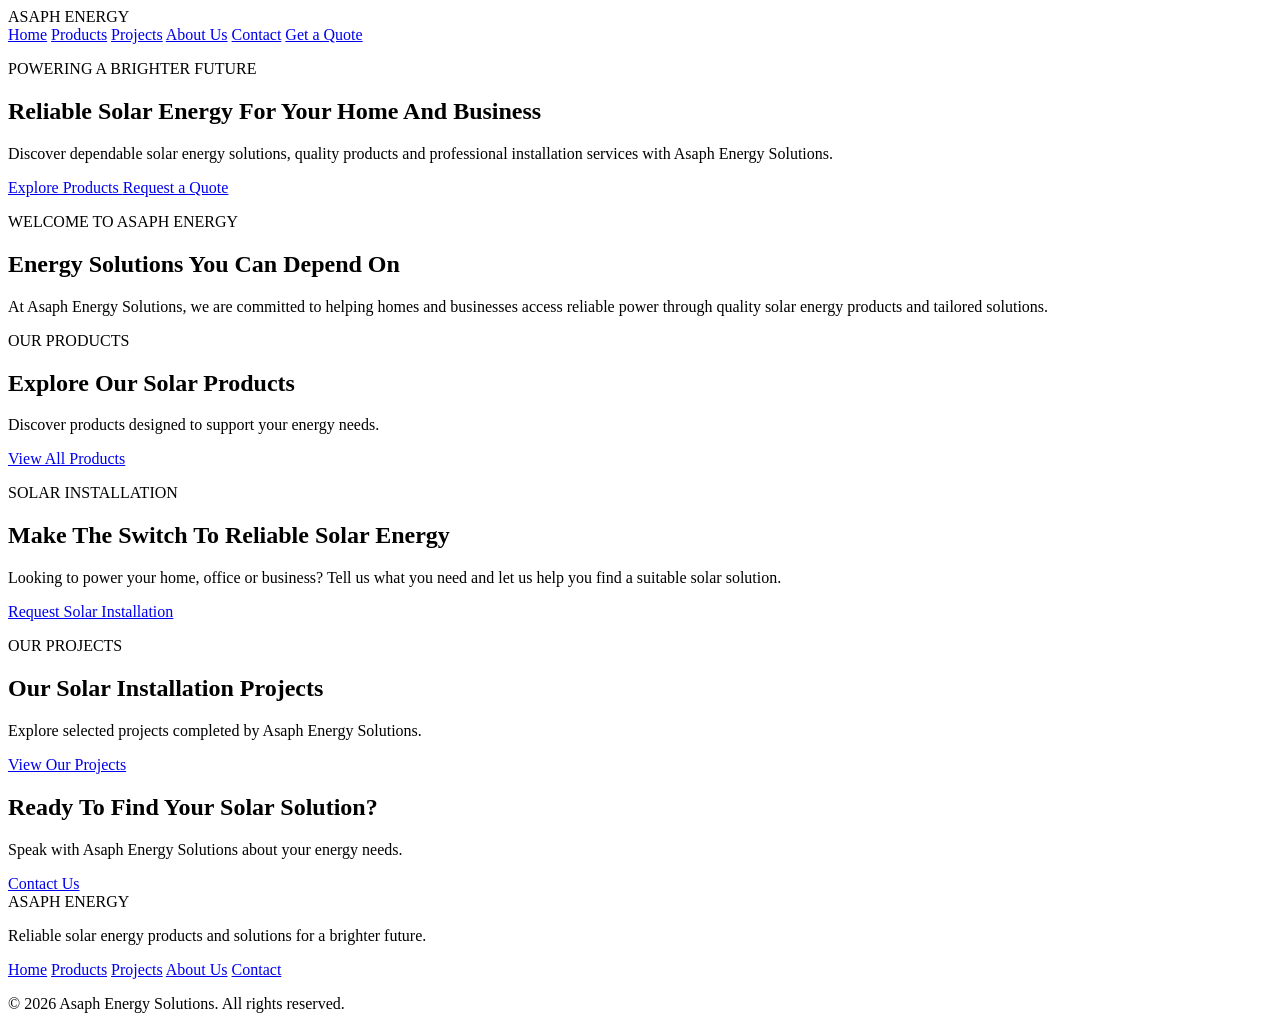
==== index.html @ 98bba5ba "Create index.html" ====
<!DOCTYPE html>
<html lang="en">
<head>
    <meta charset="UTF-8">
    <meta name="viewport" content="width=device-width, initial-scale=1.0">
    <meta name="description" content="Asaph Energy Solutions provides solar energy products and professional solar installation services.">
    <title>Asaph Energy Solutions | Reliable Solar Power</title>
</head>

<body>

    <!-- HEADER -->
    <header class="header">
        <div class="logo">
            ASAPH <span>ENERGY</span>
        </div>

        <nav class="navbar">
            <a href="index.html">Home</a>
            <a href="products.html">Products</a>
            <a href="projects.html">Projects</a>
            <a href="about.html">About Us</a>
            <a href="contact.html">Contact</a>
            <a href="quote.html" class="nav-cta">Get a Quote</a>
        </nav>
    </header>


    <!-- HERO SECTION -->
    <main>

        <section class="hero">
            <div class="hero-content">
                <p class="eyebrow">POWERING A BRIGHTER FUTURE</p>

                <h1>
                    Reliable Solar Energy
                    For Your Home And Business
                </h1>

                <p>
                    Discover dependable solar energy solutions,
                    quality products and professional installation
                    services with Asaph Energy Solutions.
                </p>

                <div class="hero-buttons">
                    <a href="products.html" class="btn btn-primary">
                        Explore Products
                    </a>

                    <a href="quote.html" class="btn btn-secondary">
                        Request a Quote
                    </a>
                </div>
            </div>
        </section>


        <!-- INTRODUCTION -->
        <section class="intro">
            <div class="section-heading">
                <p class="eyebrow">WELCOME TO ASAPH ENERGY</p>
                <h2>Energy Solutions You Can Depend On</h2>
            </div>

            <p>
                At Asaph Energy Solutions, we are committed to helping
                homes and businesses access reliable power through
                quality solar energy products and tailored solutions.
            </p>
        </section>


        <!-- PRODUCTS PREVIEW -->
        <section class="products-preview">
            <div class="section-heading">
                <p class="eyebrow">OUR PRODUCTS</p>
                <h2>Explore Our Solar Products</h2>
                <p>
                    Discover products designed to support your energy needs.
                </p>
            </div>

            <div id="featured-products" class="product-grid">
                <!-- Products will be connected here later -->
            </div>

            <a href="products.html" class="btn btn-primary">
                View All Products
            </a>
        </section>


        <!-- SERVICES / INSTALLATION -->
        <section class="installation">
            <div class="installation-content">
                <p class="eyebrow">SOLAR INSTALLATION</p>

                <h2>Make The Switch To Reliable Solar Energy</h2>

                <p>
                    Looking to power your home, office or business?
                    Tell us what you need and let us help you find
                    a suitable solar solution.
                </p>

                <a href="quote.html" class="btn btn-primary">
                    Request Solar Installation
                </a>
            </div>
        </section>


        <!-- PROJECTS PREVIEW -->
        <section class="projects-preview">
            <div class="section-heading">
                <p class="eyebrow">OUR PROJECTS</p>
                <h2>Our Solar Installation Projects</h2>
                <p>
                    Explore selected projects completed by Asaph Energy
                    Solutions.
                </p>
            </div>

            <div id="featured-projects" class="project-grid">
                <!-- Genuine company project photos will be added here -->
            </div>

            <a href="projects.html" class="btn btn-secondary">
                View Our Projects
            </a>
        </section>


        <!-- CALL TO ACTION -->
        <section class="final-cta">
            <h2>Ready To Find Your Solar Solution?</h2>

            <p>
                Speak with Asaph Energy Solutions about your energy needs.
            </p>

            <a href="contact.html" class="btn btn-primary">
                Contact Us
            </a>
        </section>

    </main>


    <!-- FOOTER -->
    <footer class="footer">
        <div class="logo">
            ASAPH <span>ENERGY</span>
        </div>

        <p>
            Reliable solar energy products and solutions for a brighter future.
        </p>

        <div class="footer-links">
            <a href="index.html">Home</a>
            <a href="products.html">Products</a>
            <a href="projects.html">Projects</a>
            <a href="about.html">About Us</a>
            <a href="contact.html">Contact</a>
        </div>

        <p class="copyright">
            &copy; 2026 Asaph Energy Solutions. All rights reserved.
        </p>
    </footer>

</body>
          </html>
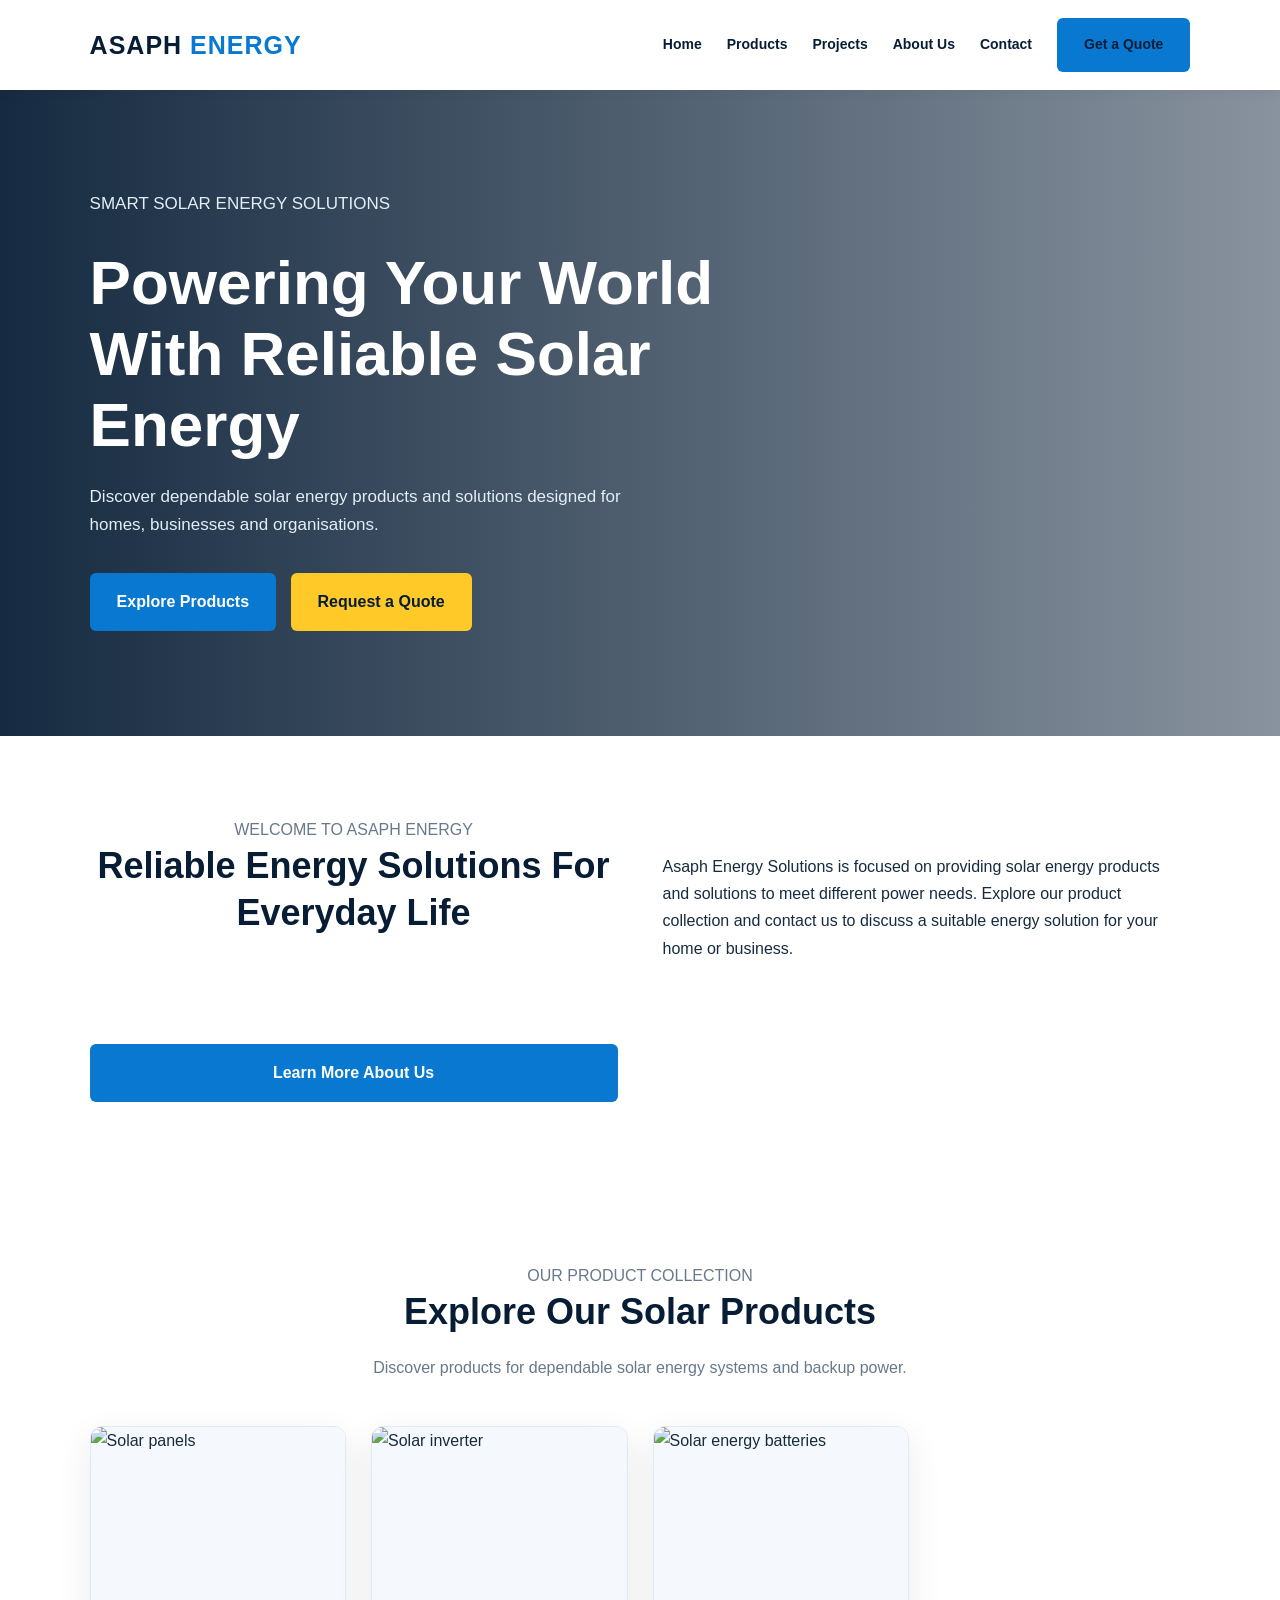
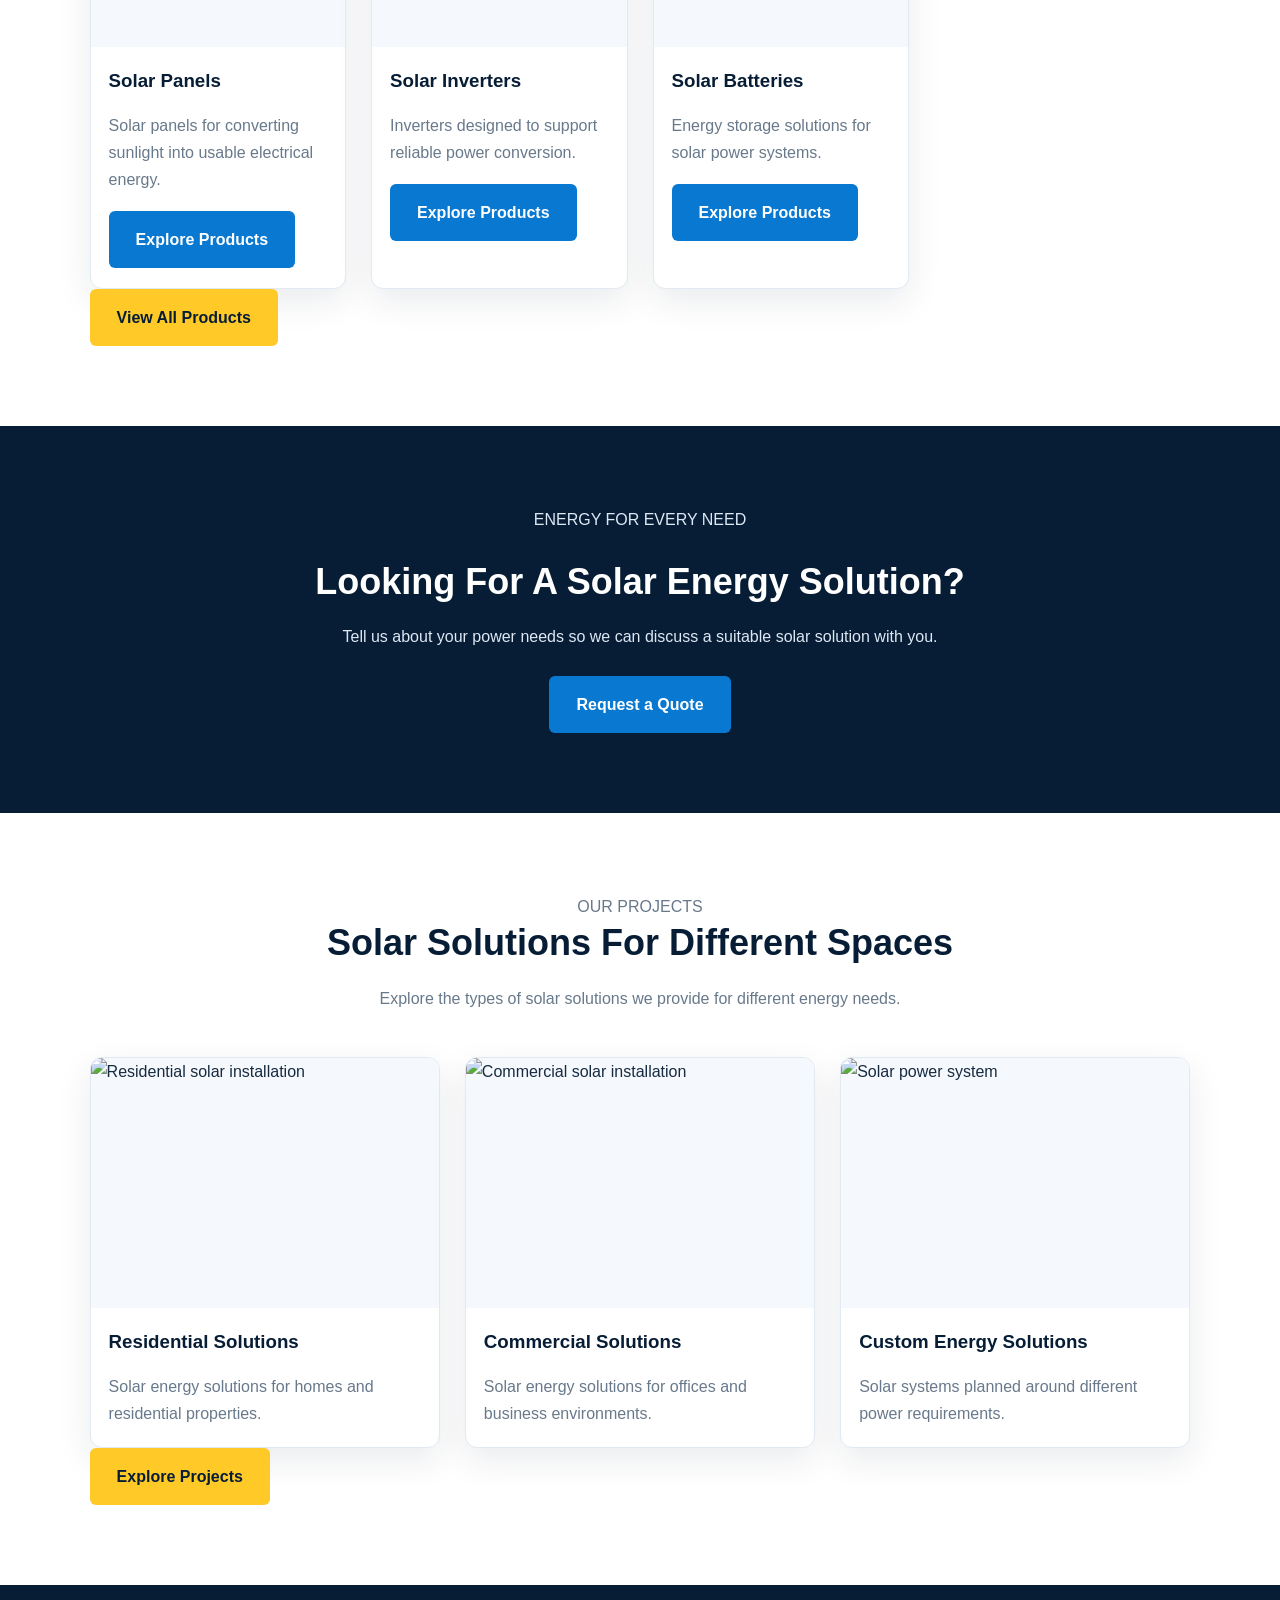
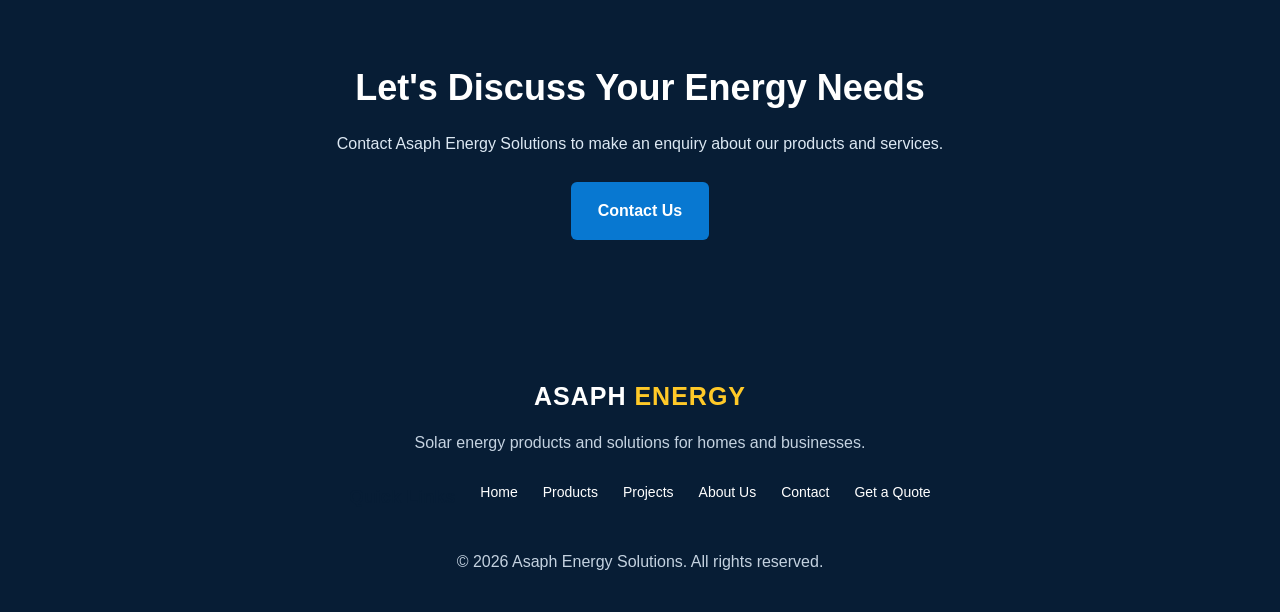
==== commit de38fc9a: "Update index.html" ====
--- a/index.html
+++ b/index.html
@@ -4,8 +4,14 @@
 <head>
     <meta charset="UTF-8">
     <meta name="viewport" content="width=device-width, initial-scale=1.0">
-    <meta name="description" content="Asaph Energy Solutions provides solar energy products and professional solar installation services.">
+
+    <meta name="description" content="Asaph Energy Solutions provides solar energy products and solutions for homes and businesses.">
+
+    <meta name="theme-color" content="#071d3b">
+
     <title>Asaph Energy Solutions | Reliable Solar Power</title>
+
+    <link rel="stylesheet" href="style.css">
 </head>
 
 <body>
@@ -16,13 +22,13 @@
             ASAPH <span>ENERGY</span>
         </div>
 
-        <nav class="navbar">
-            <a href="index.html">Home</a>
+        <nav class="nav-links">
+            <a href="index.html" class="active">Home</a>
             <a href="products.html">Products</a>
             <a href="projects.html">Projects</a>
             <a href="about.html">About Us</a>
             <a href="contact.html">Contact</a>
-            <a href="quote.html" class="nav-cta">Get a Quote</a>
+            <a href="quote.html" class="btn btn-primary">Get a Quote</a>
         </nav>
     </header>
 
@@ -32,17 +38,19 @@
 
         <section class="hero">
             <div class="hero-content">
-                <p class="eyebrow">POWERING A BRIGHTER FUTURE</p>
+
+                <p class="hero-subtitle">
+                    SMART SOLAR ENERGY SOLUTIONS
+                </p>
 
                 <h1>
-                    Reliable Solar Energy
-                    For Your Home And Business
+                    Powering Your World With Reliable Solar Energy
                 </h1>
 
                 <p>
-                    Discover dependable solar energy solutions,
-                    quality products and professional installation
-                    services with Asaph Energy Solutions.
+                    Discover dependable solar energy products and
+                    solutions designed for homes, businesses and
+                    organisations.
                 </p>
 
                 <div class="hero-buttons">
@@ -54,97 +62,248 @@
                         Request a Quote
                     </a>
                 </div>
+
             </div>
         </section>
 
 
         <!-- INTRODUCTION -->
-        <section class="intro">
+        <section class="about-section">
+
             <div class="section-heading">
-                <p class="eyebrow">WELCOME TO ASAPH ENERGY</p>
-                <h2>Energy Solutions You Can Depend On</h2>
+                <p>WELCOME TO ASAPH ENERGY</p>
+
+                <h2>
+                    Reliable Energy Solutions For Everyday Life
+                </h2>
             </div>
 
             <p>
-                At Asaph Energy Solutions, we are committed to helping
-                homes and businesses access reliable power through
-                quality solar energy products and tailored solutions.
+                Asaph Energy Solutions is focused on providing
+                solar energy products and solutions to meet
+                different power needs.
+
+                Explore our product collection and contact us
+                to discuss a suitable energy solution for
+                your home or business.
             </p>
-        </section>
-
-
-        <!-- PRODUCTS PREVIEW -->
-        <section class="products-preview">
+
+            <a href="about.html" class="btn btn-primary">
+                Learn More About Us
+            </a>
+
+        </section>
+
+
+        <!-- FEATURED PRODUCTS -->
+        <section class="products-section">
+
             <div class="section-heading">
-                <p class="eyebrow">OUR PRODUCTS</p>
-                <h2>Explore Our Solar Products</h2>
+                <p>OUR PRODUCT COLLECTION</p>
+
+                <h2>
+                    Explore Our Solar Products
+                </h2>
+
                 <p>
-                    Discover products designed to support your energy needs.
+                    Discover products for dependable solar
+                    energy systems and backup power.
                 </p>
             </div>
 
             <div id="featured-products" class="product-grid">
-                <!-- Products will be connected here later -->
-            </div>
-
-            <a href="products.html" class="btn btn-primary">
-                View All Products
+
+                <article class="product-card">
+
+                    <img
+                        src="images/solar-panels.jpg"
+                        alt="Solar panels"
+                    >
+
+                    <h3>Solar Panels</h3>
+
+                    <p>
+                        Solar panels for converting sunlight
+                        into usable electrical energy.
+                    </p>
+
+                    <a href="products.html" class="btn btn-primary">
+                        Explore Products
+                    </a>
+
+                </article>
+
+
+                <article class="product-card">
+
+                    <img
+                        src="images/solar-inverters.jpg"
+                        alt="Solar inverter"
+                    >
+
+                    <h3>Solar Inverters</h3>
+
+                    <p>
+                        Inverters designed to support reliable
+                        power conversion.
+                    </p>
+
+                    <a href="products.html" class="btn btn-primary">
+                        Explore Products
+                    </a>
+
+                </article>
+
+
+                <article class="product-card">
+
+                    <img
+                        src="images/solar-batteries.jpg"
+                        alt="Solar energy batteries"
+                    >
+
+                    <h3>Solar Batteries</h3>
+
+                    <p>
+                        Energy storage solutions for solar
+                        power systems.
+                    </p>
+
+                    <a href="products.html" class="btn btn-primary">
+                        Explore Products
+                    </a>
+
+                </article>
+
+            </div>
+
+            <div class="section-action">
+                <a href="products.html" class="btn btn-secondary">
+                    View All Products
+                </a>
+            </div>
+
+        </section>
+
+
+        <!-- SOLUTIONS SECTION -->
+        <section class="cta-section">
+
+            <p>ENERGY FOR EVERY NEED</p>
+
+            <h2>
+                Looking For A Solar Energy Solution?
+            </h2>
+
+            <p>
+                Tell us about your power needs so we can discuss
+                a suitable solar solution with you.
+            </p>
+
+            <a href="quote.html" class="btn btn-primary">
+                Request a Quote
             </a>
-        </section>
-
-
-        <!-- SERVICES / INSTALLATION -->
-        <section class="installation">
-            <div class="installation-content">
-                <p class="eyebrow">SOLAR INSTALLATION</p>
-
-                <h2>Make The Switch To Reliable Solar Energy</h2>
+
+        </section>
+
+
+        <!-- PROJECTS PREVIEW -->
+        <section class="projects-section">
+
+            <div class="section-heading">
+
+                <p>OUR PROJECTS</p>
+
+                <h2>
+                    Solar Solutions For Different Spaces
+                </h2>
 
                 <p>
-                    Looking to power your home, office or business?
-                    Tell us what you need and let us help you find
-                    a suitable solar solution.
-                </p>
-
-                <a href="quote.html" class="btn btn-primary">
-                    Request Solar Installation
+                    Explore the types of solar solutions we
+                    provide for different energy needs.
+                </p>
+
+            </div>
+
+            <div id="featured-projects" class="project-grid">
+
+                <article class="project-card">
+
+                    <img
+                        src="images/residential-project.jpg"
+                        alt="Residential solar installation"
+                    >
+
+                    <h3>Residential Solutions</h3>
+
+                    <p>
+                        Solar energy solutions for homes
+                        and residential properties.
+                    </p>
+
+                </article>
+
+
+                <article class="project-card">
+
+                    <img
+                        src="images/commercial-project.jpg"
+                        alt="Commercial solar installation"
+                    >
+
+                    <h3>Commercial Solutions</h3>
+
+                    <p>
+                        Solar energy solutions for offices
+                        and business environments.
+                    </p>
+
+                </article>
+
+
+                <article class="project-card">
+
+                    <img
+                        src="images/custom-project.jpg"
+                        alt="Solar power system"
+                    >
+
+                    <h3>Custom Energy Solutions</h3>
+
+                    <p>
+                        Solar systems planned around
+                        different power requirements.
+                    </p>
+
+                </article>
+
+            </div>
+
+            <div class="section-action">
+                <a href="projects.html" class="btn btn-secondary">
+                    Explore Projects
                 </a>
             </div>
-        </section>
-
-
-        <!-- PROJECTS PREVIEW -->
-        <section class="projects-preview">
-            <div class="section-heading">
-                <p class="eyebrow">OUR PROJECTS</p>
-                <h2>Our Solar Installation Projects</h2>
-                <p>
-                    Explore selected projects completed by Asaph Energy
-                    Solutions.
-                </p>
-            </div>
-
-            <div id="featured-projects" class="project-grid">
-                <!-- Genuine company project photos will be added here -->
-            </div>
-
-            <a href="projects.html" class="btn btn-secondary">
-                View Our Projects
-            </a>
-        </section>
-
-
-        <!-- CALL TO ACTION -->
-        <section class="final-cta">
-            <h2>Ready To Find Your Solar Solution?</h2>
+
+        </section>
+
+
+        <!-- FINAL CONTACT SECTION -->
+        <section class="cta-section">
+
+            <h2>
+                Let's Discuss Your Energy Needs
+            </h2>
 
             <p>
-                Speak with Asaph Energy Solutions about your energy needs.
+                Contact Asaph Energy Solutions to make an enquiry
+                about our products and services.
             </p>
 
             <a href="contact.html" class="btn btn-primary">
                 Contact Us
             </a>
+
         </section>
 
     </main>
@@ -152,27 +311,54 @@
 
     <!-- FOOTER -->
     <footer class="footer">
-        <div class="logo">
-            ASAPH <span>ENERGY</span>
+
+        <div class="footer-content">
+
+            <div class="footer-brand">
+
+                <div class="logo">
+                    ASAPH <span>ENERGY</span>
+                </div>
+
+                <p>
+                    Solar energy products and solutions
+                    for homes and businesses.
+                </p>
+
+            </div>
+
+
+            <div class="footer-links">
+
+                <h3>Quick Links</h3>
+
+                <a href="index.html">Home</a>
+                <a href="products.html">Products</a>
+                <a href="projects.html">Projects</a>
+                <a href="about.html">About Us</a>
+                <a href="contact.html">Contact</a>
+                <a href="quote.html">Get a Quote</a>
+
+            </div>
+
         </div>
 
-        <p>
-            Reliable solar energy products and solutions for a brighter future.
-        </p>
-
-        <div class="footer-links">
-            <a href="index.html">Home</a>
-            <a href="products.html">Products</a>
-            <a href="projects.html">Projects</a>
-            <a href="about.html">About Us</a>
-            <a href="contact.html">Contact</a>
+        <div class="footer-bottom">
+
+            <p>
+                &copy; <span class="current-year">2026</span>
+                Asaph Energy Solutions. All rights reserved.
+            </p>
+
         </div>
 
-        <p class="copyright">
-            &copy; 2026 Asaph Energy Solutions. All rights reserved.
-        </p>
     </footer>
 
+
+    <!-- JAVASCRIPT FILES -->
+    <script src="products.js"></script>
+    <script src="projects.js"></script>
+    <script src="script.js"></script>
+
 </body>
-          </html>
-  
+</html>
--- a/style.css
+++ b/style.css
@@ -0,0 +1,641 @@
+
+/* =========================================
+   ASAPH ENERGY SOLUTIONS
+   COMPLETE WEBSITE STYLESHEET
+========================================= */
+
+
+/* 1. GLOBAL SETTINGS */
+
+:root {
+    --navy: #071d35;
+    --navy-light: #102f50;
+    --blue: #0878d1;
+    --blue-light: #eaf5ff;
+    --yellow: #ffc928;
+    --white: #ffffff;
+    --light: #f5f8fc;
+    --dark: #172b40;
+    --grey: #68798b;
+    --border: #e2e9f0;
+    --shadow: 0 12px 35px rgba(7, 29, 53, 0.09);
+}
+
+* {
+    margin: 0;
+    padding: 0;
+    box-sizing: border-box;
+}
+
+html {
+    scroll-behavior: smooth;
+}
+
+body {
+    font-family: Arial, Helvetica, sans-serif;
+    background: var(--white);
+    color: var(--dark);
+    line-height: 1.7;
+}
+
+img {
+    max-width: 100%;
+    display: block;
+}
+
+a {
+    text-decoration: none;
+    color: inherit;
+}
+
+button,
+input,
+textarea,
+select {
+    font: inherit;
+}
+
+section {
+    padding: 80px 7%;
+}
+
+
+/* 2. HEADER AND NAVIGATION */
+
+.header {
+    width: 100%;
+    min-height: 82px;
+    padding: 18px 7%;
+    background: var(--white);
+    display: flex;
+    align-items: center;
+    justify-content: space-between;
+    gap: 25px;
+    box-shadow: 0 2px 15px rgba(0,0,0,0.05);
+    position: relative;
+    z-index: 10;
+}
+
+.logo {
+    font-size: 25px;
+    font-weight: 900;
+    color: var(--navy);
+    letter-spacing: 1px;
+    white-space: nowrap;
+}
+
+.logo span {
+    color: var(--blue);
+}
+
+.header nav,
+.nav-links {
+    display: flex;
+    align-items: center;
+    gap: 25px;
+}
+
+.header nav a,
+.nav-links a {
+    color: var(--navy);
+    font-size: 14px;
+    font-weight: 600;
+    transition: 0.3s;
+}
+
+.header nav a:hover,
+.nav-links a:hover {
+    color: var(--blue);
+}
+
+
+/* 3. BUTTONS */
+
+.btn {
+    display: inline-block;
+    padding: 13px 25px;
+    border-radius: 6px;
+    font-weight: 700;
+    text-align: center;
+    transition: 0.3s;
+    cursor: pointer;
+    border: 2px solid transparent;
+}
+
+.btn-primary {
+    background: var(--blue);
+    color: var(--white);
+}
+
+.btn-primary:hover {
+    background: var(--navy);
+    transform: translateY(-2px);
+}
+
+.btn-secondary {
+    background: var(--yellow);
+    color: var(--navy);
+}
+
+.btn-secondary:hover {
+    background: #f0b900;
+    transform: translateY(-2px);
+}
+
+
+/* 4. HOMEPAGE HERO */
+
+.hero {
+    min-height: 570px;
+    padding: 100px 7%;
+    display: flex;
+    align-items: center;
+    background:
+        linear-gradient(90deg, rgba(7,29,53,0.94), rgba(7,29,53,0.48)),
+        url("images/solar-hero.jpg") center/cover no-repeat;
+    color: var(--white);
+}
+
+.hero-content {
+    max-width: 680px;
+}
+
+.hero h1 {
+    font-size: clamp(36px, 5vw, 62px);
+    line-height: 1.15;
+    margin: 15px 0 22px;
+}
+
+.hero p {
+    font-size: 17px;
+    max-width: 580px;
+    margin-bottom: 28px;
+    color: #e4edf6;
+}
+
+.hero .btn {
+    margin: 5px 10px 5px 0;
+}
+
+
+/* 5. PAGE HERO */
+
+.page-hero {
+    padding: 85px 7%;
+    text-align: center;
+    background: linear-gradient(120deg, var(--navy), var(--navy-light));
+    color: var(--white);
+}
+
+.page-hero h1 {
+    font-size: clamp(32px, 4vw, 48px);
+    margin-bottom: 12px;
+}
+
+.page-hero p {
+    max-width: 700px;
+    margin: auto;
+    color: #dce8f3;
+}
+
+
+/* 6. GENERAL HEADINGS */
+
+h2 {
+    color: var(--navy);
+    font-size: clamp(26px, 3vw, 36px);
+    line-height: 1.3;
+    margin-bottom: 18px;
+}
+
+h3 {
+    color: var(--navy);
+    margin-bottom: 10px;
+}
+
+.section-heading {
+    text-align: center;
+    max-width: 700px;
+    margin: 0 auto 45px;
+}
+
+.section-heading p {
+    color: var(--grey);
+}
+
+
+/* 7. INTRODUCTION */
+
+.intro-section {
+    background: var(--white);
+}
+
+.intro-section p {
+    color: var(--grey);
+    max-width: 850px;
+}
+
+
+/* 8. PRODUCT LAYOUT */
+
+.product-grid {
+    display: grid;
+    grid-template-columns: repeat(4, minmax(0, 1fr));
+    gap: 25px;
+}
+
+.product-card {
+    background: var(--white);
+    border: 1px solid var(--border);
+    border-radius: 12px;
+    overflow: hidden;
+    box-shadow: var(--shadow);
+    transition: 0.3s;
+}
+
+.product-card:hover {
+    transform: translateY(-7px);
+}
+
+.product-card img {
+    width: 100%;
+    height: 220px;
+    object-fit: cover;
+    background: var(--light);
+}
+
+.product-card h3 {
+    padding: 18px 18px 5px;
+}
+
+.product-card p {
+    padding: 0 18px 18px;
+    color: var(--grey);
+}
+
+.product-card .btn {
+    margin: 0 18px 20px;
+}
+
+
+/* 9. PROJECT GALLERY */
+
+.project-grid {
+    display: grid;
+    grid-template-columns: repeat(3, minmax(0, 1fr));
+    gap: 25px;
+}
+
+.project-card {
+    background: var(--white);
+    border-radius: 12px;
+    overflow: hidden;
+    box-shadow: var(--shadow);
+    border: 1px solid var(--border);
+}
+
+.project-card img {
+    width: 100%;
+    height: 250px;
+    object-fit: cover;
+    background: var(--light);
+}
+
+.project-card h3 {
+    padding: 18px 18px 5px;
+}
+
+.project-card p {
+    padding: 0 18px 20px;
+    color: var(--grey);
+}
+
+
+/* 10. CALL TO ACTION */
+
+.cta-section {
+    background: var(--navy);
+    color: var(--white);
+    text-align: center;
+}
+
+.cta-section h2 {
+    color: var(--white);
+}
+
+.cta-section p {
+    max-width: 650px;
+    margin: 0 auto 25px;
+    color: #dce8f3;
+}
+
+
+/* 11. ABOUT PAGE */
+
+.about-section {
+    display: grid;
+    grid-template-columns: 1fr 1fr;
+    align-items: center;
+    gap: 45px;
+}
+
+.about-image img {
+    width: 100%;
+    border-radius: 12px;
+    min-height: 300px;
+    object-fit: cover;
+}
+
+.about-content p {
+    color: var(--grey);
+    margin-bottom: 15px;
+}
+
+.mission-vision {
+    display: grid;
+    grid-template-columns: repeat(2, 1fr);
+    gap: 25px;
+}
+
+.mission-card,
+.vision-card {
+    padding: 30px;
+    background: var(--light);
+    border-radius: 12px;
+    border-left: 4px solid var(--blue);
+}
+
+
+/* 12. CONTACT PAGE */
+
+.contact-section {
+    display: grid;
+    grid-template-columns: 0.8fr 1.2fr;
+    gap: 45px;
+    align-items: start;
+}
+
+.contact-info {
+    background: var(--navy);
+    padding: 35px;
+    border-radius: 12px;
+    color: var(--white);
+}
+
+.contact-info h2,
+.contact-info h3 {
+    color: var(--white);
+}
+
+.contact-item {
+    margin-top: 25px;
+}
+
+.contact-item a {
+    color: #dce8f3;
+    overflow-wrap: anywhere;
+}
+
+.contact-item a:hover {
+    color: var(--yellow);
+}
+
+
+/* 13. FORMS */
+
+form {
+    width: 100%;
+}
+
+.form-group {
+    margin-bottom: 20px;
+}
+
+.form-group label {
+    display: block;
+    margin-bottom: 8px;
+    color: var(--navy);
+    font-weight: 700;
+}
+
+.form-group input,
+.form-group textarea,
+.form-group select {
+    width: 100%;
+    padding: 14px;
+    border: 1px solid var(--border);
+    border-radius: 6px;
+    background: var(--white);
+    outline: none;
+    color: var(--dark);
+    transition: 0.3s;
+}
+
+.form-group input:focus,
+.form-group textarea:focus,
+.form-group select:focus {
+    border-color: var(--blue);
+    box-shadow: 0 0 0 3px rgba(8,120,209,0.1);
+}
+
+.form-group textarea {
+    resize: vertical;
+    min-height: 130px;
+}
+
+form button {
+    border: none;
+}
+
+
+/* 14. QUOTE PAGE */
+
+.quote-section {
+    max-width: 950px;
+    margin: auto;
+}
+
+.quote-intro {
+    text-align: center;
+    margin-bottom: 40px;
+}
+
+.quote-intro p {
+    color: var(--grey);
+}
+
+
+/* 15. 404 ERROR PAGE */
+
+.error-page {
+    min-height: 480px;
+    padding: 90px 7%;
+    text-align: center;
+    display: flex;
+    flex-direction: column;
+    align-items: center;
+    justify-content: center;
+}
+
+.error-page h1 {
+    font-size: 100px;
+    color: var(--blue);
+    line-height: 1.2;
+}
+
+.error-page h2 {
+    margin-top: 15px;
+}
+
+.error-page p {
+    color: var(--grey);
+    margin-bottom: 25px;
+}
+
+
+/* 16. FOOTER */
+
+.footer {
+    background: var(--navy);
+    color: var(--white);
+    padding: 55px 7% 25px;
+    text-align: center;
+}
+
+.footer .logo {
+    color: var(--white);
+    margin-bottom: 12px;
+}
+
+.footer .logo span {
+    color: var(--yellow);
+}
+
+.footer p {
+    color: #c4d2e0;
+    margin: 12px 0;
+}
+
+.footer-links {
+    display: flex;
+    justify-content: center;
+    flex-wrap: wrap;
+    gap: 25px;
+    margin: 25px 0;
+}
+
+.footer-links a {
+    color: var(--white);
+    font-size: 14px;
+}
+
+.footer-links a:hover {
+    color: var(--yellow);
+}
+
+
+/* 17. RESPONSIVE TABLET DESIGN */
+
+@media (max-width: 1000px) {
+
+    .header {
+        flex-wrap: wrap;
+    }
+
+    .header nav,
+    .nav-links {
+        gap: 15px;
+        flex-wrap: wrap;
+    }
+
+    .product-grid {
+        grid-template-columns: repeat(2, minmax(0, 1fr));
+    }
+
+    .project-grid {
+        grid-template-columns: repeat(2, minmax(0, 1fr));
+    }
+
+}
+
+
+/* 18. RESPONSIVE MOBILE DESIGN */
+
+@media (max-width: 650px) {
+
+    section {
+        padding: 55px 6%;
+    }
+
+    .header {
+        padding: 16px 6%;
+        align-items: flex-start;
+        flex-direction: column;
+    }
+
+    .header nav,
+    .nav-links {
+        width: 100%;
+        gap: 12px 18px;
+    }
+
+    .header nav a,
+    .nav-links a {
+        font-size: 13px;
+    }
+
+    .hero {
+        min-height: 480px;
+        padding: 75px 6%;
+    }
+
+    .hero h1 {
+        font-size: 36px;
+    }
+
+    .hero p {
+        font-size: 15px;
+    }
+
+    .page-hero {
+        padding: 65px 6%;
+    }
+
+    .product-grid,
+    .project-grid,
+    .about-section,
+    .contact-section,
+    .mission-vision {
+        grid-template-columns: 1fr;
+    }
+
+    .product-card img,
+    .project-card img {
+        height: 230px;
+    }
+
+    .contact-info {
+        padding: 25px;
+    }
+
+    .footer-links {
+        gap: 15px;
+    }
+
+    .error-page h1 {
+        font-size: 75px;
+    }
+
+}
+
+
+/* 19. ACCESSIBILITY */
+
+a:focus-visible,
+button:focus-visible,
+input:focus-visible,
+textarea:focus-visible,
+select:focus-visible {
+    outline: 3px solid var(--yellow);
+    outline-offset: 3px;
+}
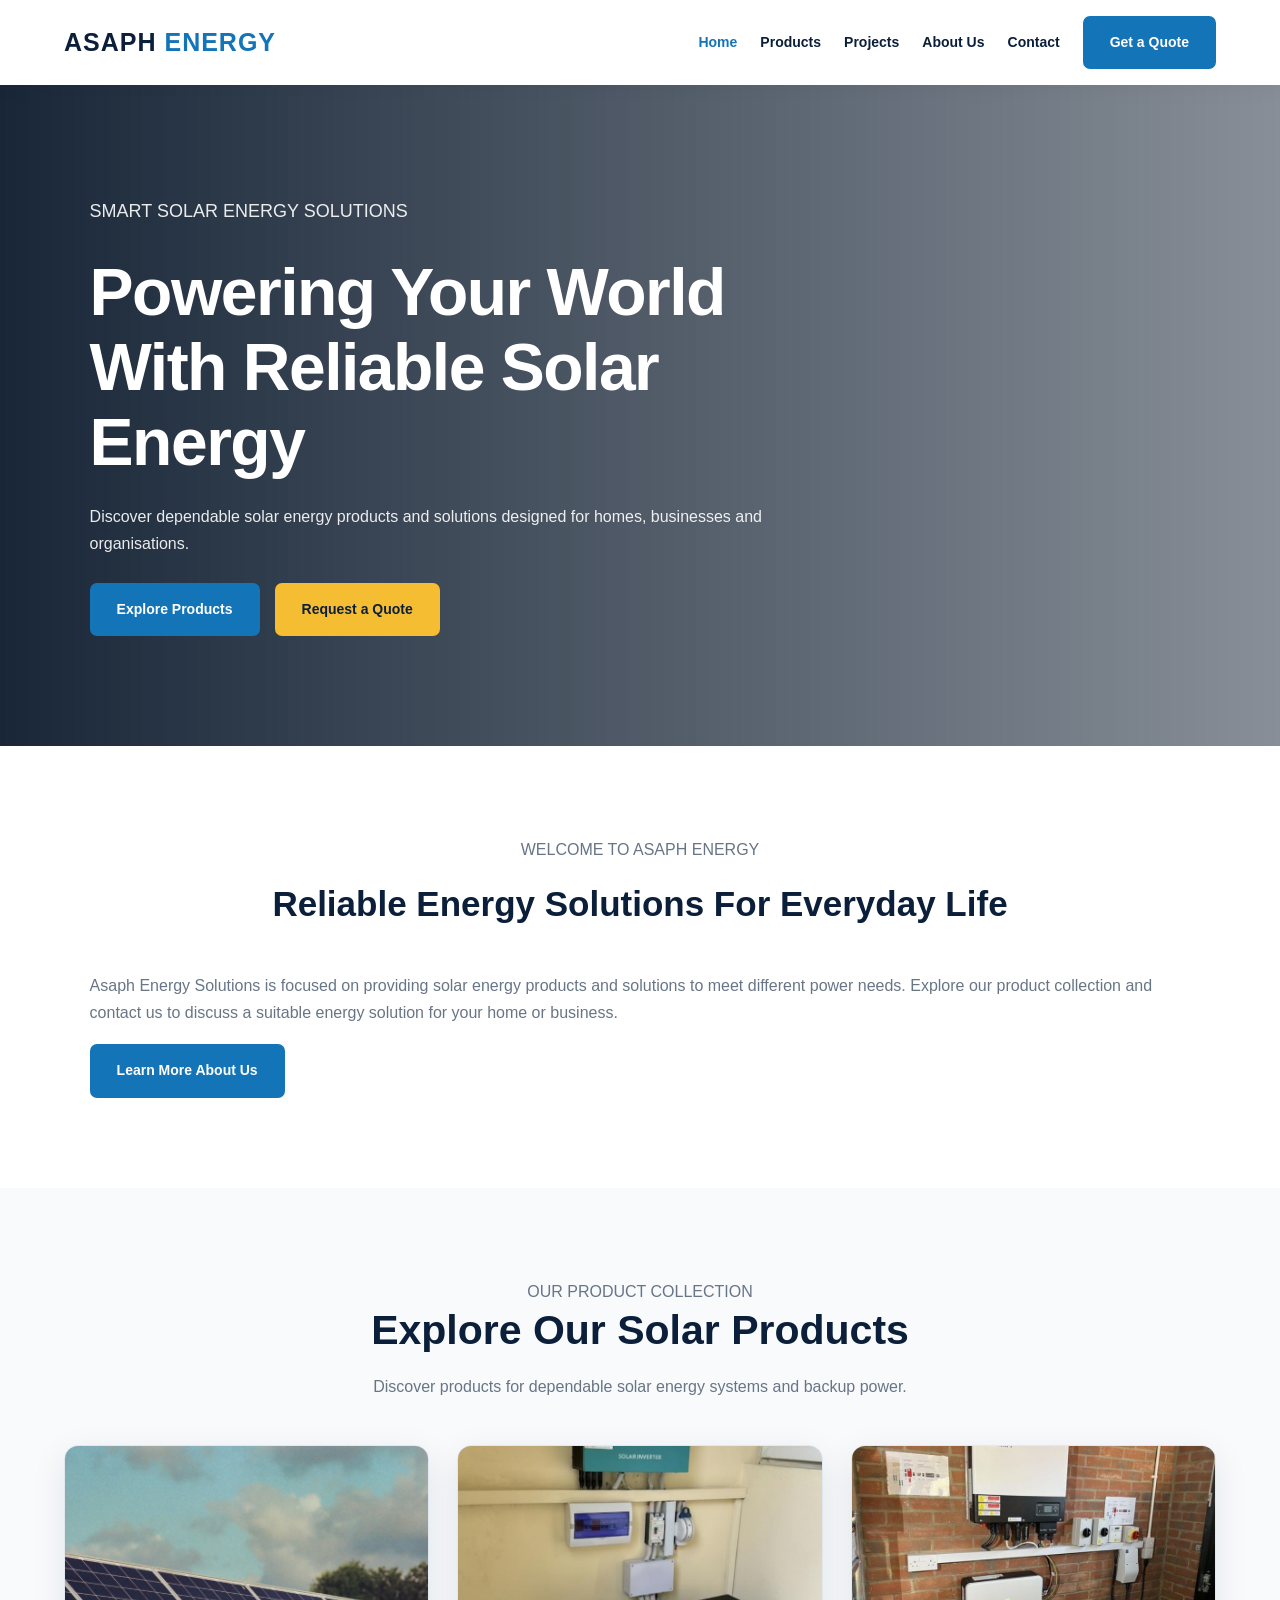
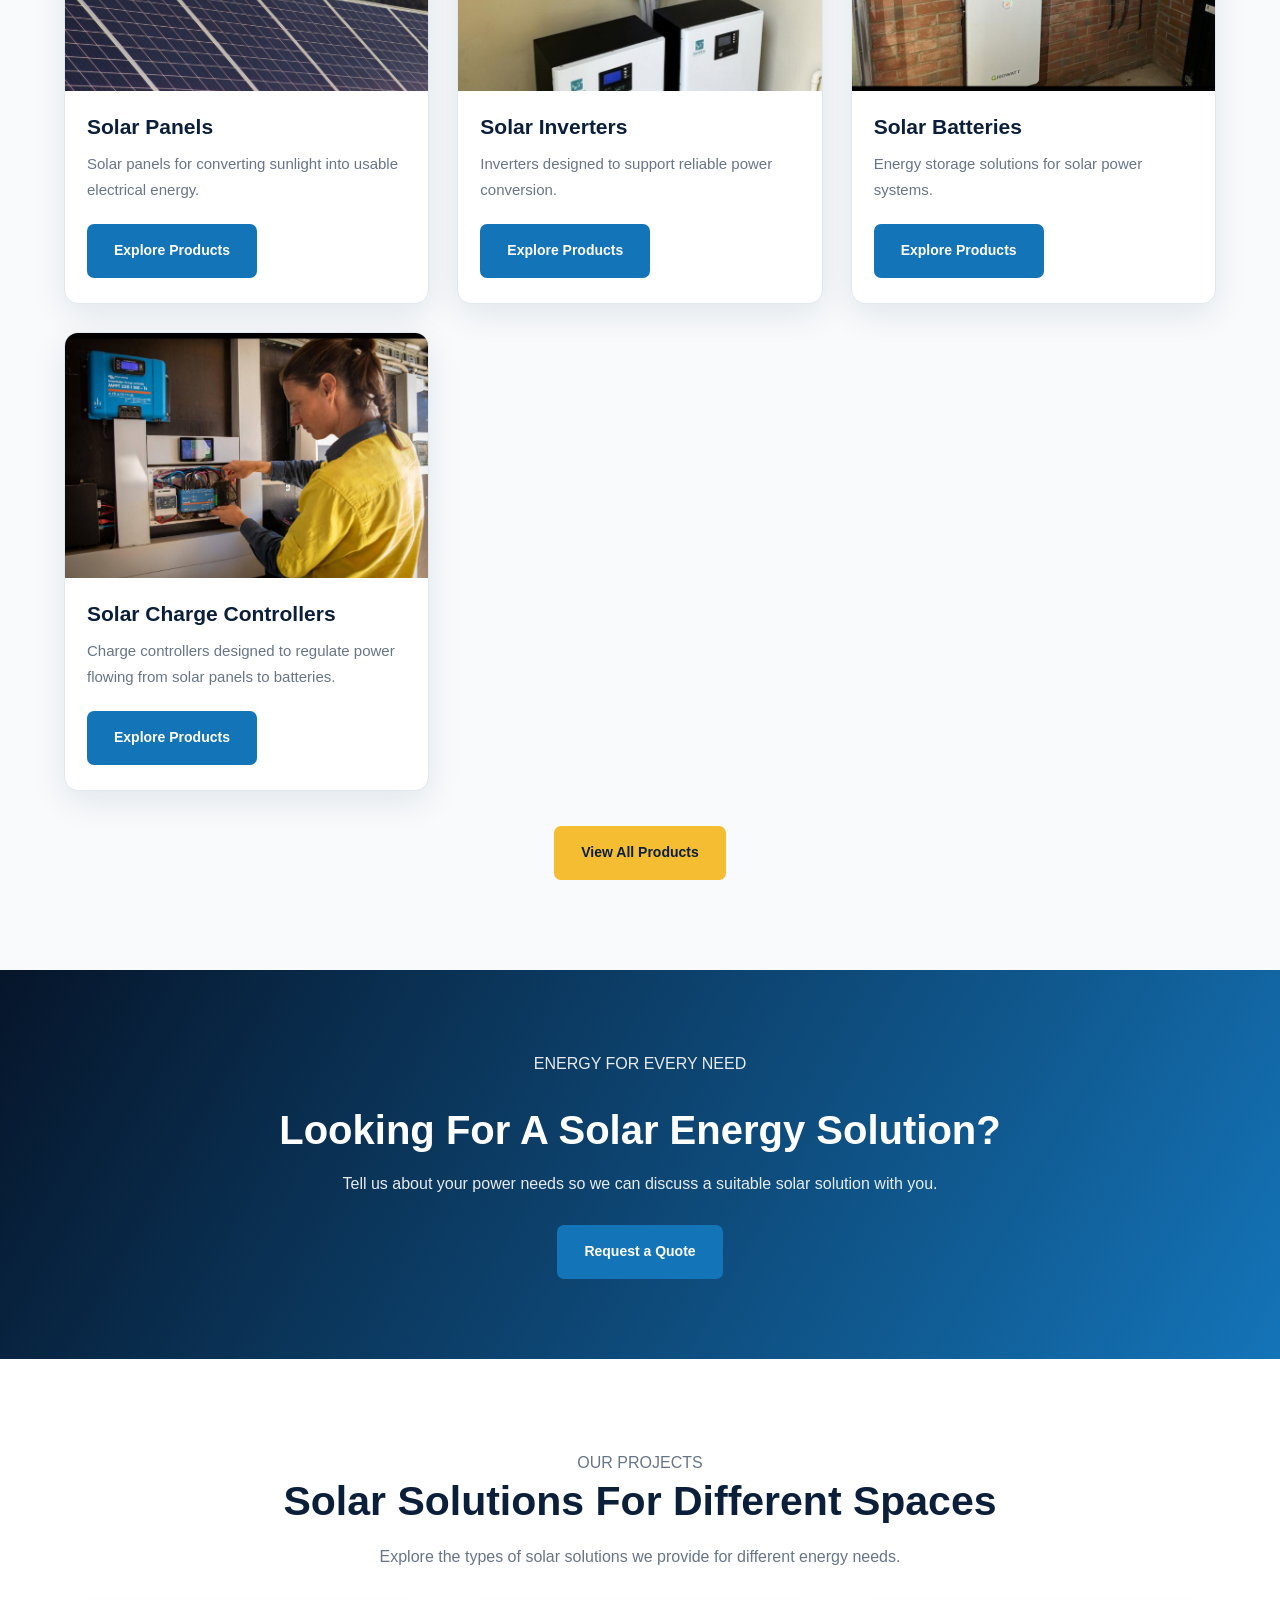
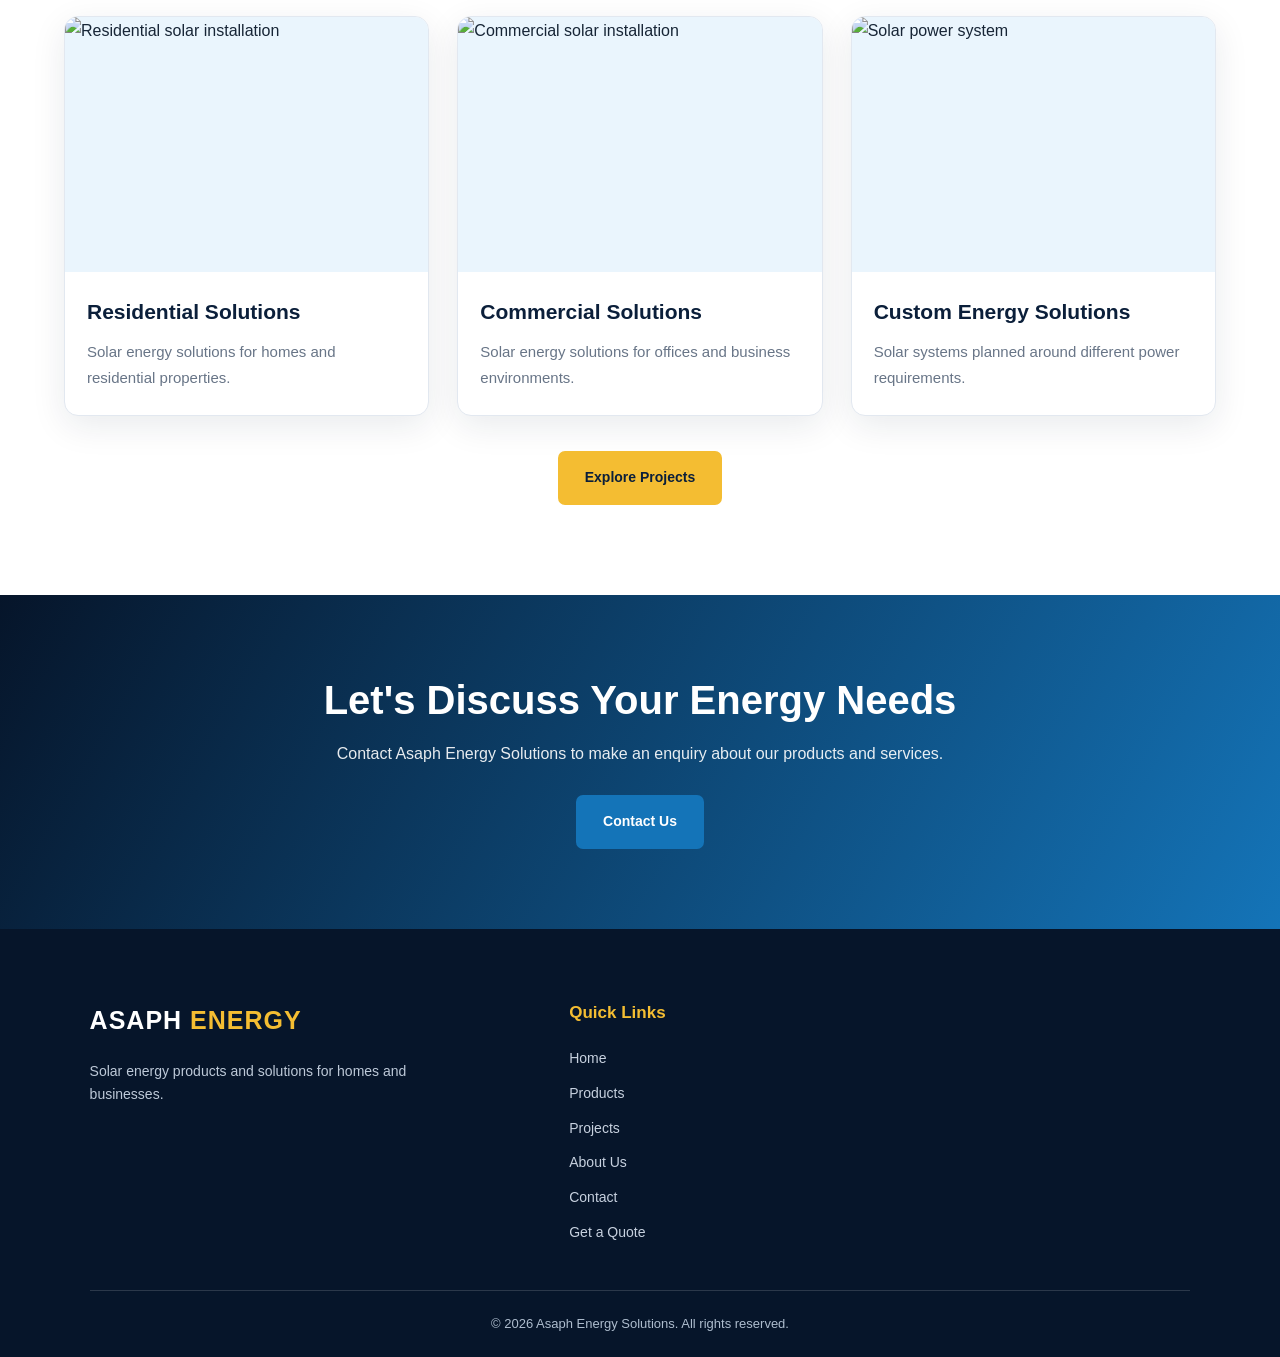
==== commit a00863ea: "Update index.html" ====
--- a/index.html
+++ b/index.html
@@ -116,7 +116,7 @@
                 <article class="product-card">
 
                     <img
-                        src="images/solar-panels.jpg"
+                        src="images/pexels-adrinildennis-27873610.jpg"
                         alt="Solar panels"
                     >
 
@@ -137,7 +137,7 @@
                 <article class="product-card">
 
                     <img
-                        src="images/solar-inverters.jpg"
+                        src="images/Screenshot_20261120-104822~2.jpg"
                         alt="Solar inverter"
                     >
 
@@ -158,7 +158,7 @@
                 <article class="product-card">
 
                     <img
-                        src="images/solar-batteries.jpg"
+                        src="images/Screenshot_20261120-110007~2.jpg"
                         alt="Solar energy batteries"
                     >
 
@@ -167,6 +167,27 @@
                     <p>
                         Energy storage solutions for solar
                         power systems.
+                    </p>
+
+                    <a href="products.html" class="btn btn-primary">
+                        Explore Products
+                    </a>
+
+                </article>
+
+
+                <article class="product-card">
+
+                    <img
+                        src="images/Screenshot_20261120-110618~2.jpg"
+                        alt="Solar charge controller"
+                    >
+
+                    <h3>Solar Charge Controllers</h3>
+
+                    <p>
+                        Charge controllers designed to regulate
+                        power flowing from solar panels to batteries.
                     </p>
 
                     <a href="products.html" class="btn btn-primary">
--- a/style.css
+++ b/style.css
@@ -1,25 +1,40 @@
 
-/* =========================================
+/* =====================================================
    ASAPH ENERGY SOLUTIONS
    COMPLETE WEBSITE STYLESHEET
-========================================= */
-
-
-/* 1. GLOBAL SETTINGS */
+   PROFESSIONAL DESIGN - VERSION 3.0
+===================================================== */
+
+
+/* =====================================================
+   1. DESIGN VARIABLES
+===================================================== */
 
 :root {
-    --navy: #071d35;
-    --navy-light: #102f50;
-    --blue: #0878d1;
-    --blue-light: #eaf5ff;
-    --yellow: #ffc928;
+    --navy: #0b1f3a;
+    --navy-dark: #06152a;
+    --navy-light: #15395f;
+    --blue: #1474b8;
+    --blue-dark: #105b91;
+    --blue-light: #eaf5fd;
+    --yellow: #f4bd32;
+    --green: #20965b;
     --white: #ffffff;
-    --light: #f5f8fc;
-    --dark: #172b40;
-    --grey: #68798b;
-    --border: #e2e9f0;
-    --shadow: 0 12px 35px rgba(7, 29, 53, 0.09);
-}
+    --off-white: #f8fafc;
+    --light-grey: #f1f4f8;
+    --grey: #687587;
+    --dark: #172536;
+    --border: #e2e8f0;
+    --shadow: 0 10px 35px rgba(11, 31, 58, 0.09);
+    --shadow-hover: 0 18px 45px rgba(11, 31, 58, 0.15);
+    --radius: 14px;
+    --transition: 0.3s ease;
+}
+
+
+/* =====================================================
+   2. RESET AND GLOBAL STYLES
+===================================================== */
 
 * {
     margin: 0;
@@ -29,18 +44,21 @@
 
 html {
     scroll-behavior: smooth;
+    scroll-padding-top: 100px;
 }
 
 body {
     font-family: Arial, Helvetica, sans-serif;
+    font-size: 16px;
+    line-height: 1.7;
+    color: var(--dark);
     background: var(--white);
-    color: var(--dark);
-    line-height: 1.7;
+    overflow-x: hidden;
 }
 
 img {
+    display: block;
     max-width: 100%;
-    display: block;
 }
 
 a {
@@ -52,34 +70,48 @@
 input,
 textarea,
 select {
-    font: inherit;
+    font-family: Arial, Helvetica, sans-serif;
+    font-size: inherit;
+}
+
+button {
+    cursor: pointer;
+}
+
+.container {
+    width: 90%;
+    max-width: 1200px;
+    margin: 0 auto;
 }
 
 section {
-    padding: 80px 7%;
-}
-
-
-/* 2. HEADER AND NAVIGATION */
+    position: relative;
+}
+
+
+/* =====================================================
+   3. WEBSITE HEADER
+===================================================== */
 
 .header {
     width: 100%;
-    min-height: 82px;
-    padding: 18px 7%;
+    min-height: 85px;
+    padding: 15px 5%;
     background: var(--white);
     display: flex;
     align-items: center;
     justify-content: space-between;
     gap: 25px;
-    box-shadow: 0 2px 15px rgba(0,0,0,0.05);
     position: relative;
-    z-index: 10;
+    z-index: 100;
+    box-shadow: 0 3px 20px rgba(0, 0, 0, 0.05);
 }
 
 .logo {
+    display: inline-block;
+    color: var(--navy);
     font-size: 25px;
     font-weight: 900;
-    color: var(--navy);
     letter-spacing: 1px;
     white-space: nowrap;
 }
@@ -88,371 +120,500 @@
     color: var(--blue);
 }
 
-.header nav,
+
+/* =====================================================
+   4. NAVIGATION
+===================================================== */
+
 .nav-links {
     display: flex;
     align-items: center;
-    gap: 25px;
-}
-
-.header nav a,
+    justify-content: flex-end;
+    flex-wrap: wrap;
+    gap: 23px;
+}
+
 .nav-links a {
     color: var(--navy);
     font-size: 14px;
-    font-weight: 600;
-    transition: 0.3s;
-}
-
-.header nav a:hover,
-.nav-links a:hover {
+    font-weight: 700;
+    transition: var(--transition);
+}
+
+.nav-links a:hover,
+.nav-links a.active {
     color: var(--blue);
 }
 
-
-/* 3. BUTTONS */
+.nav-links .btn {
+    color: var(--white);
+}
+
+
+/* =====================================================
+   5. BUTTONS
+===================================================== */
 
 .btn {
-    display: inline-block;
+    display: inline-flex;
+    justify-content: center;
+    align-items: center;
+    gap: 8px;
     padding: 13px 25px;
-    border-radius: 6px;
+    border: 2px solid transparent;
+    border-radius: 7px;
+    font-size: 14px;
     font-weight: 700;
     text-align: center;
-    transition: 0.3s;
-    cursor: pointer;
-    border: 2px solid transparent;
+    transition: var(--transition);
 }
 
 .btn-primary {
     background: var(--blue);
-    color: var(--white);
+    color: var(--white) !important;
+    border-color: var(--blue);
 }
 
 .btn-primary:hover {
     background: var(--navy);
-    transform: translateY(-2px);
+    border-color: var(--navy);
+    transform: translateY(-3px);
 }
 
 .btn-secondary {
     background: var(--yellow);
-    color: var(--navy);
+    color: var(--navy) !important;
+    border-color: var(--yellow);
 }
 
 .btn-secondary:hover {
-    background: #f0b900;
-    transform: translateY(-2px);
-}
-
-
-/* 4. HOMEPAGE HERO */
+    background: #e6aa19;
+    border-color: #e6aa19;
+    transform: translateY(-3px);
+}
+
+.btn-outline {
+    background: transparent;
+    border-color: var(--white);
+    color: var(--white);
+}
+
+.btn-outline:hover {
+    background: var(--white);
+    color: var(--navy);
+}
+
+
+/* =====================================================
+   6. HOMEPAGE HERO SECTION
+===================================================== */
 
 .hero {
-    min-height: 570px;
-    padding: 100px 7%;
+    min-height: 650px;
+    padding: 110px 7%;
     display: flex;
     align-items: center;
+    color: var(--white);
+
     background:
-        linear-gradient(90deg, rgba(7,29,53,0.94), rgba(7,29,53,0.48)),
-        url("images/solar-hero.jpg") center/cover no-repeat;
+        linear-gradient(
+            90deg,
+            rgba(5, 20, 39, 0.92),
+            rgba(5, 20, 39, 0.48)
+        ),
+        url("images/solar-hero.jpg") center / cover no-repeat;
+}
+
+.hero-content {
+    width: 100%;
+    max-width: 760px;
+}
+
+.hero h1 {
+    max-width: 750px;
+    font-size: clamp(38px, 5.5vw, 66px);
+    font-weight: 800;
+    line-height: 1.13;
+    letter-spacing: -1.5px;
+    margin-bottom: 24px;
+}
+
+.hero-subtitle {
+    max-width: 650px;
+    font-size: 18px;
+    line-height: 1.8;
+    color: rgba(255, 255, 255, 0.9);
+    margin-bottom: 28px;
+}
+
+.hero-content p {
+    color: rgba(255, 255, 255, 0.9);
+}
+
+.hero-buttons {
+    display: flex;
+    align-items: center;
+    flex-wrap: wrap;
+    gap: 15px;
+    margin-top: 25px;
+}
+
+
+/* =====================================================
+   7. INNER PAGE HERO
+===================================================== */
+
+.page-hero {
+    min-height: 280px;
+    padding: 75px 6%;
+    display: flex;
+    align-items: center;
+    justify-content: center;
+    text-align: center;
     color: var(--white);
-}
-
-.hero-content {
-    max-width: 680px;
-}
-
-.hero h1 {
-    font-size: clamp(36px, 5vw, 62px);
-    line-height: 1.15;
-    margin: 15px 0 22px;
-}
-
-.hero p {
+
+    background: linear-gradient(
+        120deg,
+        var(--navy-dark),
+        var(--blue)
+    );
+}
+
+.page-hero-content {
+    max-width: 850px;
+}
+
+.page-hero h1 {
+    font-size: clamp(34px, 5vw, 52px);
+    line-height: 1.2;
+    margin-bottom: 15px;
+}
+
+.page-hero p {
     font-size: 17px;
-    max-width: 580px;
-    margin-bottom: 28px;
-    color: #e4edf6;
-}
-
-.hero .btn {
-    margin: 5px 10px 5px 0;
-}
-
-
-/* 5. PAGE HERO */
-
-.page-hero {
-    padding: 85px 7%;
+    color: rgba(255, 255, 255, 0.9);
+}
+
+
+/* =====================================================
+   8. SECTION HEADINGS
+===================================================== */
+
+.section-heading {
+    max-width: 760px;
+    margin: 0 auto 45px;
     text-align: center;
-    background: linear-gradient(120deg, var(--navy), var(--navy-light));
-    color: var(--white);
-}
-
-.page-hero h1 {
-    font-size: clamp(32px, 4vw, 48px);
-    margin-bottom: 12px;
-}
-
-.page-hero p {
-    max-width: 700px;
-    margin: auto;
-    color: #dce8f3;
-}
-
-
-/* 6. GENERAL HEADINGS */
-
-h2 {
-    color: var(--navy);
-    font-size: clamp(26px, 3vw, 36px);
-    line-height: 1.3;
-    margin-bottom: 18px;
-}
-
-h3 {
-    color: var(--navy);
-    margin-bottom: 10px;
-}
-
-.section-heading {
-    text-align: center;
-    max-width: 700px;
-    margin: 0 auto 45px;
+}
+
+.section-heading h2 {
+    color: var(--navy);
+    font-size: clamp(28px, 4vw, 41px);
+    line-height: 1.25;
+    margin-bottom: 16px;
 }
 
 .section-heading p {
     color: var(--grey);
-}
-
-
-/* 7. INTRODUCTION */
-
-.intro-section {
+    font-size: 16px;
+}
+
+
+/* =====================================================
+   9. ABOUT SECTION
+===================================================== */
+
+.about-section {
+    padding: 90px 7%;
     background: var(--white);
 }
 
-.intro-section p {
+.about-section h2 {
+    color: var(--navy);
+    font-size: 35px;
+    line-height: 1.3;
+    margin-bottom: 20px;
+}
+
+.about-section p {
     color: var(--grey);
-    max-width: 850px;
-}
-
-
-/* 8. PRODUCT LAYOUT */
-
-.product-grid {
-    display: grid;
-    grid-template-columns: repeat(4, minmax(0, 1fr));
-    gap: 25px;
-}
-
-.product-card {
-    background: var(--white);
-    border: 1px solid var(--border);
-    border-radius: 12px;
-    overflow: hidden;
-    box-shadow: var(--shadow);
-    transition: 0.3s;
-}
-
-.product-card:hover {
-    transform: translateY(-7px);
-}
-
-.product-card img {
-    width: 100%;
-    height: 220px;
-    object-fit: cover;
-    background: var(--light);
-}
-
-.product-card h3 {
-    padding: 18px 18px 5px;
-}
-
-.product-card p {
-    padding: 0 18px 18px;
-    color: var(--grey);
-}
-
-.product-card .btn {
-    margin: 0 18px 20px;
-}
-
-
-/* 9. PROJECT GALLERY */
-
-.project-grid {
-    display: grid;
-    grid-template-columns: repeat(3, minmax(0, 1fr));
-    gap: 25px;
-}
-
-.project-card {
-    background: var(--white);
-    border-radius: 12px;
-    overflow: hidden;
-    box-shadow: var(--shadow);
-    border: 1px solid var(--border);
-}
-
-.project-card img {
-    width: 100%;
-    height: 250px;
-    object-fit: cover;
-    background: var(--light);
-}
-
-.project-card h3 {
-    padding: 18px 18px 5px;
-}
-
-.project-card p {
-    padding: 0 18px 20px;
-    color: var(--grey);
-}
-
-
-/* 10. CALL TO ACTION */
-
-.cta-section {
-    background: var(--navy);
-    color: var(--white);
-    text-align: center;
-}
-
-.cta-section h2 {
-    color: var(--white);
-}
-
-.cta-section p {
-    max-width: 650px;
-    margin: 0 auto 25px;
-    color: #dce8f3;
-}
-
-
-/* 11. ABOUT PAGE */
-
-.about-section {
+    margin-bottom: 18px;
+}
+
+.about-content {
+    max-width: 1200px;
+    margin: 0 auto;
+
     display: grid;
     grid-template-columns: 1fr 1fr;
     align-items: center;
-    gap: 45px;
+    gap: 55px;
 }
 
 .about-image img {
     width: 100%;
-    border-radius: 12px;
-    min-height: 300px;
+    height: 440px;
     object-fit: cover;
-}
-
-.about-content p {
-    color: var(--grey);
-    margin-bottom: 15px;
-}
+    border-radius: var(--radius);
+    box-shadow: var(--shadow);
+}
+
+.about-text {
+    padding: 10px 0;
+}
+
+
+/* =====================================================
+   10. MISSION AND VISION
+===================================================== */
 
 .mission-vision {
     display: grid;
     grid-template-columns: repeat(2, 1fr);
     gap: 25px;
+    margin-top: 50px;
 }
 
 .mission-card,
 .vision-card {
     padding: 30px;
-    background: var(--light);
-    border-radius: 12px;
-    border-left: 4px solid var(--blue);
-}
-
-
-/* 12. CONTACT PAGE */
+    background: var(--light-grey);
+    border-radius: var(--radius);
+    border-left: 5px solid var(--yellow);
+}
+
+.mission-card h3,
+.vision-card h3 {
+    color: var(--navy);
+    font-size: 21px;
+    margin-bottom: 12px;
+}
+
+
+/* =====================================================
+   11. PRODUCTS SECTION
+===================================================== */
+
+.products-section {
+    padding: 90px 5%;
+    background: var(--off-white);
+}
+
+.product-grid {
+    width: 100%;
+    max-width: 1250px;
+    margin: 0 auto;
+
+    display: grid;
+    grid-template-columns: repeat(3, minmax(0, 1fr));
+    gap: 28px;
+}
+
+.product-card {
+    background: var(--white);
+    border-radius: var(--radius);
+    overflow: hidden;
+    box-shadow: var(--shadow);
+    border: 1px solid var(--border);
+    transition: var(--transition);
+}
+
+.product-card:hover {
+    transform: translateY(-7px);
+    box-shadow: var(--shadow-hover);
+}
+
+.product-card img {
+    width: 100%;
+    height: 245px;
+    object-fit: cover;
+    background: var(--blue-light);
+}
+
+.product-card h3 {
+    color: var(--navy);
+    font-size: 21px;
+    line-height: 1.35;
+    margin: 22px 22px 10px;
+}
+
+.product-card p {
+    color: var(--grey);
+    font-size: 15px;
+    margin: 0 22px 22px;
+}
+
+.product-card .btn {
+    margin: 0 22px 25px;
+}
+
+
+/* =====================================================
+   12. PROJECTS SECTION
+===================================================== */
+
+.projects-section {
+    padding: 90px 5%;
+    background: var(--white);
+}
+
+.project-grid {
+    width: 100%;
+    max-width: 1250px;
+    margin: 0 auto;
+
+    display: grid;
+    grid-template-columns: repeat(3, minmax(0, 1fr));
+    gap: 28px;
+}
+
+.project-card {
+    background: var(--white);
+    border-radius: var(--radius);
+    overflow: hidden;
+    box-shadow: var(--shadow);
+    border: 1px solid var(--border);
+    transition: var(--transition);
+}
+
+.project-card:hover {
+    transform: translateY(-7px);
+    box-shadow: var(--shadow-hover);
+}
+
+.project-card img {
+    width: 100%;
+    height: 255px;
+    object-fit: cover;
+    background: var(--blue-light);
+}
+
+.project-card h3 {
+    color: var(--navy);
+    font-size: 21px;
+    margin: 22px 22px 10px;
+}
+
+.project-card p {
+    color: var(--grey);
+    font-size: 15px;
+    margin: 0 22px 25px;
+}
+
+
+/* =====================================================
+   13. CONTACT PAGE
+===================================================== */
 
 .contact-section {
+    padding: 90px 7%;
+
     display: grid;
-    grid-template-columns: 0.8fr 1.2fr;
-    gap: 45px;
+    grid-template-columns: 0.9fr 1.1fr;
     align-items: start;
-}
-
-.contact-info {
-    background: var(--navy);
-    padding: 35px;
-    border-radius: 12px;
-    color: var(--white);
+    gap: 60px;
+
+    background: var(--white);
 }
 
 .contact-info h2,
-.contact-info h3 {
-    color: var(--white);
+.contact-form-container h2 {
+    font-size: 30px;
+    color: var(--navy);
+    margin-bottom: 20px;
+}
+
+.contact-info > p {
+    color: var(--grey);
+    margin-bottom: 30px;
 }
 
 .contact-item {
-    margin-top: 25px;
-}
-
+    margin-bottom: 28px;
+}
+
+.contact-item h3 {
+    font-size: 18px;
+    color: var(--navy);
+    margin-bottom: 7px;
+}
+
+.contact-item p,
 .contact-item a {
-    color: #dce8f3;
-    overflow-wrap: anywhere;
+    color: var(--grey);
 }
 
 .contact-item a:hover {
-    color: var(--yellow);
-}
-
-
-/* 13. FORMS */
-
-form {
-    width: 100%;
-}
+    color: var(--blue);
+}
+
+.contact-form-container {
+    padding: 38px;
+    background: var(--light-grey);
+    border-radius: var(--radius);
+    box-shadow: var(--shadow);
+}
+
+
+/* =====================================================
+   14. FORM STYLING
+===================================================== */
 
 .form-group {
-    margin-bottom: 20px;
+    margin-bottom: 22px;
 }
 
 .form-group label {
     display: block;
+    color: var(--navy);
+    font-size: 14px;
+    font-weight: 700;
     margin-bottom: 8px;
-    color: var(--navy);
-    font-weight: 700;
 }
 
 .form-group input,
 .form-group textarea,
 .form-group select {
+    display: block;
     width: 100%;
-    padding: 14px;
+    padding: 14px 15px;
+
+    background: var(--white);
     border: 1px solid var(--border);
-    border-radius: 6px;
-    background: var(--white);
+    border-radius: 7px;
+
     outline: none;
     color: var(--dark);
-    transition: 0.3s;
+    font-size: 15px;
+
+    transition: var(--transition);
 }
 
 .form-group input:focus,
 .form-group textarea:focus,
 .form-group select:focus {
     border-color: var(--blue);
-    box-shadow: 0 0 0 3px rgba(8,120,209,0.1);
+    box-shadow: 0 0 0 3px rgba(20, 116, 184, 0.12);
 }
 
 .form-group textarea {
     resize: vertical;
-    min-height: 130px;
-}
-
-form button {
-    border: none;
-}
-
-
-/* 14. QUOTE PAGE */
+    min-height: 140px;
+}
+
+form .btn {
+    min-width: 180px;
+}
+
+
+/* =====================================================
+   15. QUOTATION PAGE
+===================================================== */
 
 .quote-section {
+    width: 100%;
     max-width: 950px;
-    margin: auto;
+    margin: 0 auto;
+    padding: 90px 7%;
 }
 
 .quote-intro {
@@ -460,81 +621,195 @@
     margin-bottom: 40px;
 }
 
+.quote-intro h2 {
+    color: var(--navy);
+    font-size: 33px;
+    margin-bottom: 15px;
+}
+
 .quote-intro p {
     color: var(--grey);
 }
 
-
-/* 15. 404 ERROR PAGE */
-
-.error-page {
-    min-height: 480px;
-    padding: 90px 7%;
+.quote-section form {
+    padding: 38px;
+    background: var(--light-grey);
+    border-radius: var(--radius);
+    box-shadow: var(--shadow);
+}
+
+
+/* =====================================================
+   16. CALL TO ACTION
+===================================================== */
+
+.cta-section {
+    padding: 80px 7%;
+    background: linear-gradient(
+        120deg,
+        var(--navy-dark),
+        var(--blue)
+    );
+
+    color: var(--white);
     text-align: center;
+}
+
+.cta-section h2 {
+    font-size: clamp(27px, 4vw, 40px);
+    line-height: 1.25;
+    margin-bottom: 15px;
+}
+
+.cta-section p {
+    max-width: 680px;
+    margin: 0 auto 28px;
+    color: rgba(255, 255, 255, 0.9);
+}
+
+
+/* =====================================================
+   17. WEBSITE FOOTER
+===================================================== */
+
+.footer {
+    padding: 70px 7% 22px;
+    background: var(--navy-dark);
+    color: var(--white);
+}
+
+.footer-content {
+    width: 100%;
+    max-width: 1250px;
+    margin: 0 auto;
+
+    display: grid;
+    grid-template-columns: 1.5fr 1fr 1fr;
+    gap: 55px;
+
+    padding-bottom: 45px;
+}
+
+.footer .logo {
+    color: var(--white);
+    display: inline-block;
+    margin-bottom: 18px;
+}
+
+.footer .logo span {
+    color: var(--yellow);
+}
+
+.footer-brand p {
+    max-width: 350px;
+    color: #bdc9d8;
+    font-size: 14px;
+}
+
+.footer-links {
     display: flex;
     flex-direction: column;
+    align-items: flex-start;
+    gap: 11px;
+}
+
+.footer-links h3 {
+    color: var(--yellow);
+    font-size: 17px;
+    margin-bottom: 8px;
+}
+
+.footer-links a {
+    color: #c7d1df;
+    font-size: 14px;
+    transition: var(--transition);
+}
+
+.footer-links a:hover {
+    color: var(--yellow);
+    padding-left: 4px;
+}
+
+.footer-bottom {
+    width: 100%;
+    max-width: 1250px;
+    margin: 0 auto;
+    padding-top: 22px;
+
+    border-top: 1px solid rgba(255, 255, 255, 0.15);
+
+    text-align: center;
+    color: #aebdce;
+    font-size: 13px;
+}
+
+
+/* =====================================================
+   18. 404 ERROR PAGE
+===================================================== */
+
+.error-page {
+    min-height: 65vh;
+    padding: 80px 5%;
+
+    display: flex;
     align-items: center;
     justify-content: center;
-}
-
-.error-page h1 {
-    font-size: 100px;
+
+    text-align: center;
+    background: var(--light-grey);
+}
+
+.error-content {
+    max-width: 650px;
+}
+
+.error-content h1 {
+    font-size: clamp(90px, 15vw, 150px);
+    line-height: 1;
     color: var(--blue);
-    line-height: 1.2;
-}
-
-.error-page h2 {
-    margin-top: 15px;
-}
-
-.error-page p {
+    font-weight: 900;
+}
+
+.error-content h2 {
+    font-size: 30px;
+    color: var(--navy);
+    margin: 20px 0 12px;
+}
+
+.error-content p {
     color: var(--grey);
-    margin-bottom: 25px;
-}
-
-
-/* 16. FOOTER */
-
-.footer {
-    background: var(--navy);
+    margin-bottom: 28px;
+}
+
+
+/* =====================================================
+   19. GENERAL WEBSITE DETAILS
+===================================================== */
+
+main {
+    min-height: 60vh;
+}
+
+.section-action {
+    text-align: center;
+    margin-top: 35px;
+}
+
+:focus-visible {
+    outline: 3px solid var(--yellow);
+    outline-offset: 3px;
+}
+
+::selection {
+    background: var(--blue);
     color: var(--white);
-    padding: 55px 7% 25px;
-    text-align: center;
-}
-
-.footer .logo {
-    color: var(--white);
-    margin-bottom: 12px;
-}
-
-.footer .logo span {
-    color: var(--yellow);
-}
-
-.footer p {
-    color: #c4d2e0;
-    margin: 12px 0;
-}
-
-.footer-links {
-    display: flex;
-    justify-content: center;
-    flex-wrap: wrap;
-    gap: 25px;
-    margin: 25px 0;
-}
-
-.footer-links a {
-    color: var(--white);
-    font-size: 14px;
-}
-
-.footer-links a:hover {
-    color: var(--yellow);
-}
-
-
-/* 17. RESPONSIVE TABLET DESIGN */
+}
+
+
+/* =====================================================
+   20. TABLET RESPONSIVENESS
+===================================================== */
 
 @media (max-width: 1000px) {
 
@@ -542,71 +817,126 @@
         flex-wrap: wrap;
     }
 
-    .header nav,
     .nav-links {
-        gap: 15px;
-        flex-wrap: wrap;
-    }
-
-    .product-grid {
-        grid-template-columns: repeat(2, minmax(0, 1fr));
-    }
-
+        width: 100%;
+        justify-content: center;
+        gap: 15px 20px;
+    }
+
+    .product-grid,
     .project-grid {
         grid-template-columns: repeat(2, minmax(0, 1fr));
     }
 
-}
-
-
-/* 18. RESPONSIVE MOBILE DESIGN */
+    .about-content {
+        gap: 30px;
+    }
+
+    .contact-section {
+        gap: 35px;
+    }
+
+    .footer-content {
+        gap: 30px;
+    }
+
+}
+
+
+/* =====================================================
+   21. MOBILE RESPONSIVENESS
+===================================================== */
 
 @media (max-width: 650px) {
 
     section {
-        padding: 55px 6%;
+        padding: 60px 6%;
     }
 
     .header {
-        padding: 16px 6%;
-        align-items: flex-start;
-        flex-direction: column;
-    }
-
-    .header nav,
+        padding: 17px 6%;
+        gap: 15px;
+    }
+
+    .logo {
+        font-size: 22px;
+    }
+
     .nav-links {
-        width: 100%;
-        gap: 12px 18px;
-    }
-
-    .header nav a,
+        justify-content: flex-start;
+        gap: 12px 17px;
+    }
+
     .nav-links a {
         font-size: 13px;
     }
 
+    .nav-links .btn {
+        padding: 9px 13px;
+    }
+
     .hero {
-        min-height: 480px;
-        padding: 75px 6%;
+        min-height: 540px;
+        padding: 85px 7%;
+        background-position: center;
     }
 
     .hero h1 {
-        font-size: 36px;
-    }
-
-    .hero p {
+        font-size: 39px;
+        letter-spacing: -0.5px;
+    }
+
+    .hero-subtitle {
+        font-size: 16px;
+    }
+
+    .hero-buttons {
+        align-items: stretch;
+        flex-direction: column;
+    }
+
+    .hero-buttons .btn {
+        width: 100%;
+    }
+
+    .page-hero {
+        min-height: 220px;
+        padding: 60px 6%;
+    }
+
+    .page-hero h1 {
+        font-size: 34px;
+    }
+
+    .page-hero p {
         font-size: 15px;
     }
 
-    .page-hero {
-        padding: 65px 6%;
-    }
-
-    .product-grid,
-    .project-grid,
-    .about-section,
-    .contact-section,
+    .section-heading h2 {
+        font-size: 29px;
+    }
+
+    .about-section h2 {
+        font-size: 29px;
+    }
+
+    .about-content {
+        grid-template-columns: 1fr;
+        gap: 30px;
+    }
+
+    .about-image img {
+        height: 280px;
+    }
+
     .mission-vision {
         grid-template-columns: 1fr;
+    }
+
+    .product-grid,
+    .project-grid {
+        grid-template-columns: 1fr;
+        gap: 23px;
     }
 
     .product-card img,
@@ -614,28 +944,70 @@
         height: 230px;
     }
 
-    .contact-info {
-        padding: 25px;
-    }
-
-    .footer-links {
-        gap: 15px;
-    }
-
-    .error-page h1 {
-        font-size: 75px;
-    }
-
-}
-
-
-/* 19. ACCESSIBILITY */
-
-a:focus-visible,
-button:focus-visible,
-input:focus-visible,
-textarea:focus-visible,
-select:focus-visible {
-    outline: 3px solid var(--yellow);
-    outline-offset: 3px;
-}
+    .contact-section {
+        grid-template-columns: 1fr;
+        padding: 60px 6%;
+    }
+
+    .contact-form-container,
+    .quote-section form {
+        padding: 23px;
+    }
+
+    .contact-info h2,
+    .contact-form-container h2 {
+        font-size: 27px;
+    }
+
+    .quote-section {
+        padding: 60px 6%;
+    }
+
+    .quote-intro h2 {
+        font-size: 27px;
+    }
+
+    .footer {
+        padding: 50px 6% 20px;
+    }
+
+    .footer-content {
+        grid-template-columns: 1fr;
+        gap: 30px;
+    }
+
+    .cta-section {
+        padding: 60px 6%;
+    }
+
+    .error-content h2 {
+        font-size: 25px;
+    }
+
+}
+
+
+/* =====================================================
+   22. ACCESSIBILITY AND REDUCED MOTION
+===================================================== */
+
+@media (prefers-reduced-motion: reduce) {
+
+    html {
+        scroll-behavior: auto;
+    }
+
+    *,
+    *::before,
+    *::after {
+        transition-duration: 0.01ms !important;
+        animation-duration: 0.01ms !important;
+        animation-iteration-count: 1 !important;
+    }
+
+}
+
+
+/* =====================================================
+   END OF ASAPH ENERGY SOLUTIONS STYLESHEET
+===================================================== */
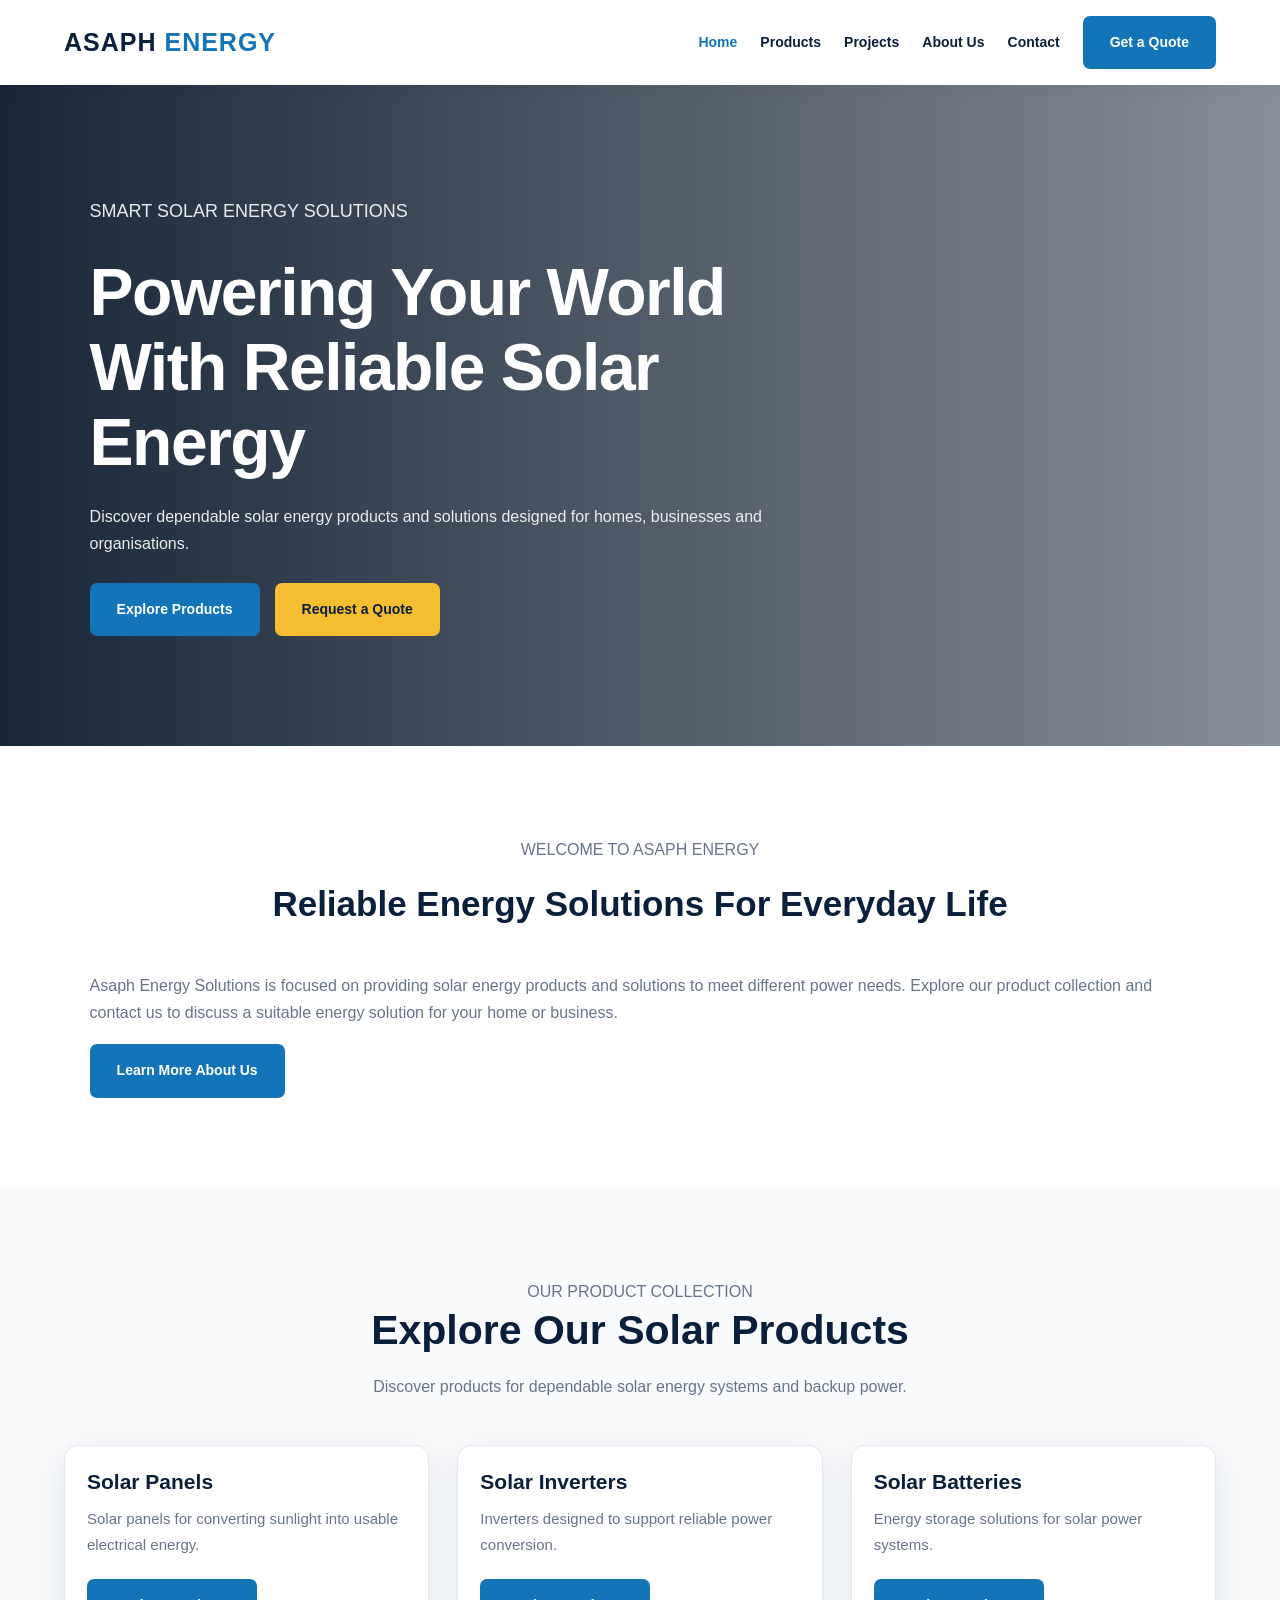
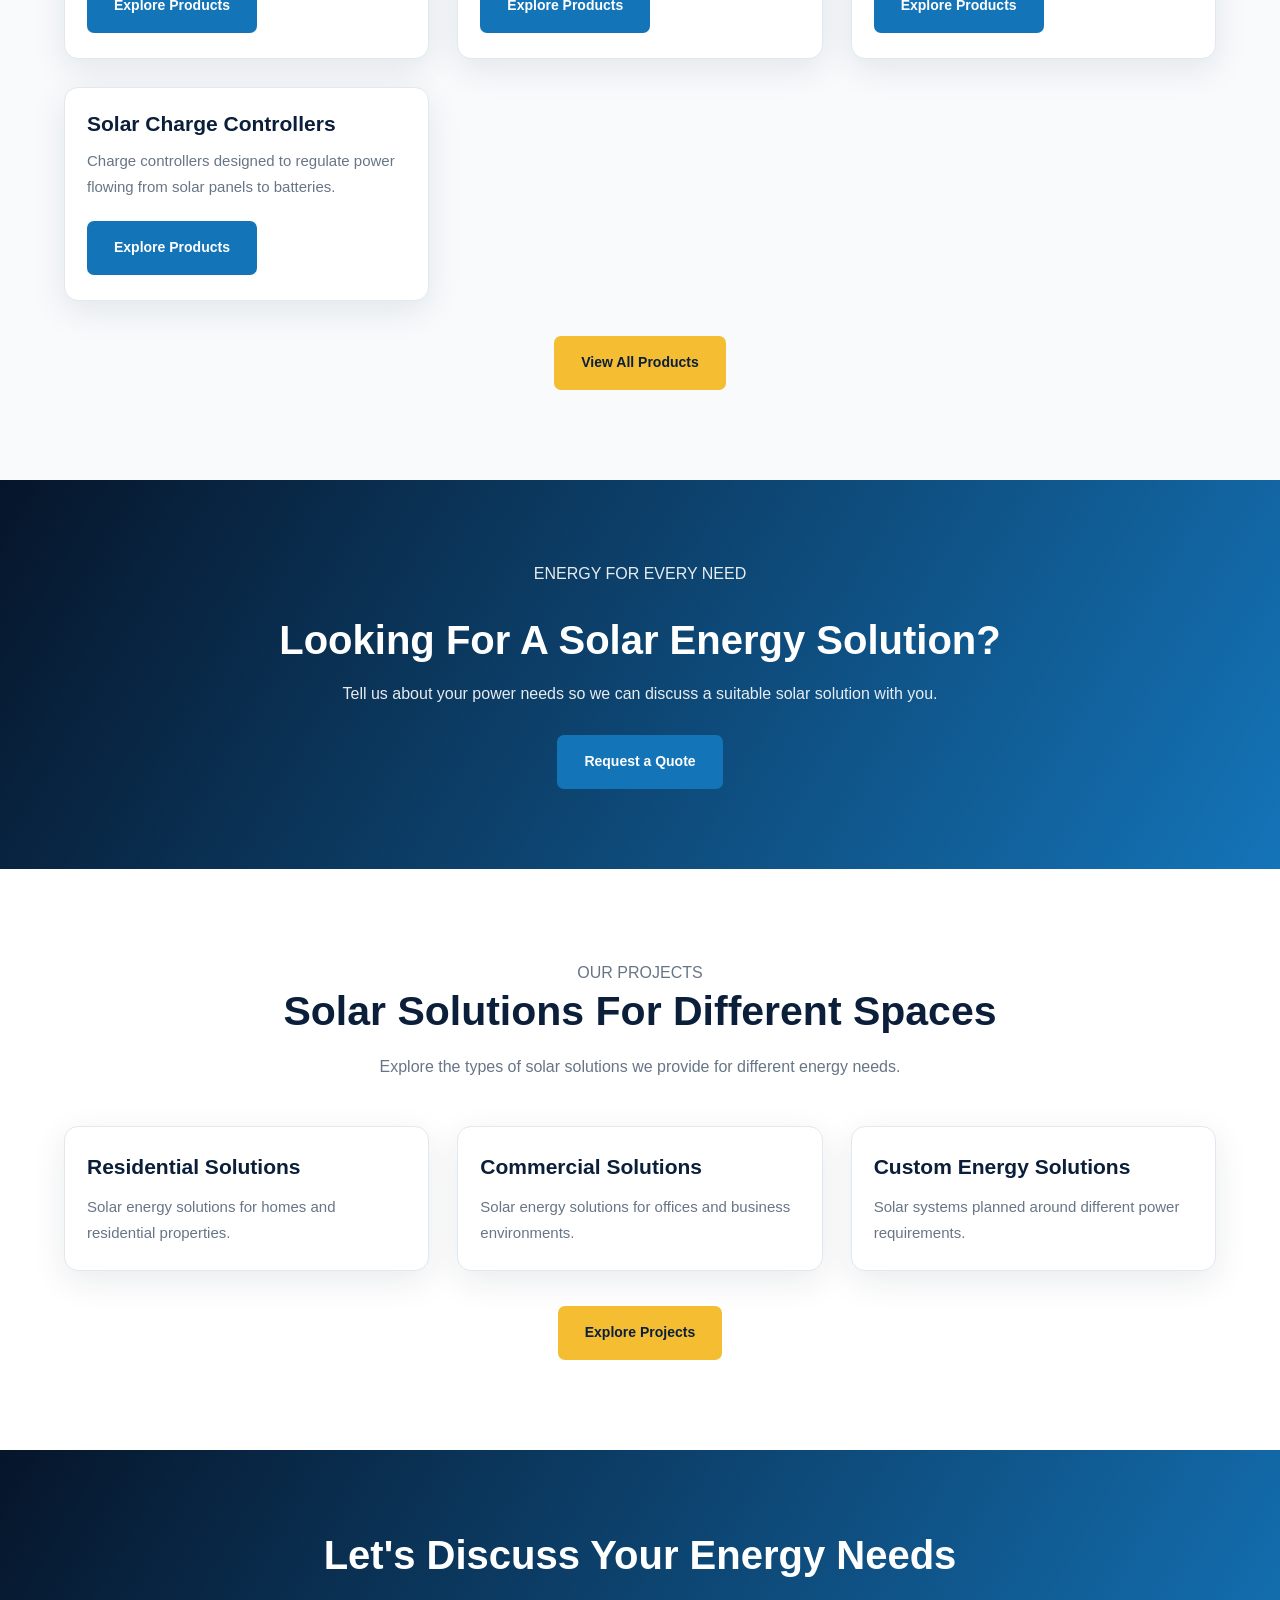
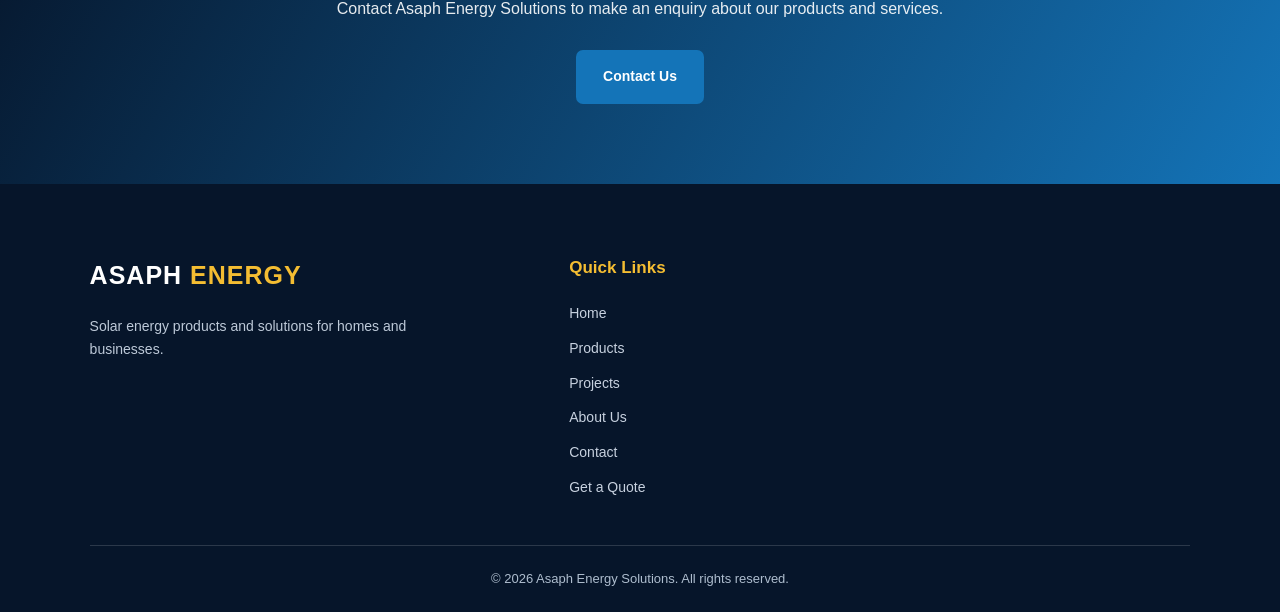
==== commit 811c228e: "Update index.html" ====
--- a/index.html
+++ b/index.html
@@ -1,385 +1,329 @@
-
-<!DOCTYPE html>
-<html lang="en">
+<!DOCTYPE html><html lang="en">
 <head>
     <meta charset="UTF-8">
-    <meta name="viewport" content="width=device-width, initial-scale=1.0">
-
-    <meta name="description" content="Asaph Energy Solutions provides solar energy products and solutions for homes and businesses.">
-
-    <meta name="theme-color" content="#071d3b">
-
-    <title>Asaph Energy Solutions | Reliable Solar Power</title>
-
-    <link rel="stylesheet" href="style.css">
-</head>
-
-<body>
-
-    <!-- HEADER -->
-    <header class="header">
-        <div class="logo">
-            ASAPH <span>ENERGY</span>
-        </div>
-
-        <nav class="nav-links">
-            <a href="index.html" class="active">Home</a>
+    <meta name="viewport" content="width=device-width, initial-scale=1.0"><meta name="description" content="Asaph Energy Solutions provides solar energy products and solutions for homes and businesses.">
+
+<meta name="theme-color" content="#071d3b">
+
+<title>Asaph Energy Solutions | Reliable Solar Power</title>
+
+<link rel="stylesheet" href="style.css">
+
+</head><body><!-- HEADER -->
+<header class="header">
+    <div class="logo">
+        ASAPH <span>ENERGY</span>
+    </div>
+
+    <nav class="nav-links">
+        <a href="index.html" class="active">Home</a>
+        <a href="products.html">Products</a>
+        <a href="projects.html">Projects</a>
+        <a href="about.html">About Us</a>
+        <a href="contact.html">Contact</a>
+        <a href="quote.html" class="btn btn-primary">Get a Quote</a>
+    </nav>
+</header>
+
+<main>
+
+    <!-- HERO SECTION -->
+    <section class="hero">
+        <div class="hero-content">
+
+            <p class="hero-subtitle">
+                SMART SOLAR ENERGY SOLUTIONS
+            </p>
+
+            <h1>
+                Powering Your World With Reliable Solar Energy
+            </h1>
+
+            <p>
+                Discover dependable solar energy products and
+                solutions designed for homes, businesses and
+                organisations.
+            </p>
+
+            <div class="hero-buttons">
+                <a href="products.html" class="btn btn-primary">
+                    Explore Products
+                </a>
+
+                <a href="quote.html" class="btn btn-secondary">
+                    Request a Quote
+                </a>
+            </div>
+
+        </div>
+    </section>
+
+    <!-- INTRODUCTION -->
+    <section class="about-section">
+
+        <div class="section-heading">
+            <p>WELCOME TO ASAPH ENERGY</p>
+
+            <h2>
+                Reliable Energy Solutions For Everyday Life
+            </h2>
+        </div>
+
+        <p>
+            Asaph Energy Solutions is focused on providing
+            solar energy products and solutions to meet
+            different power needs.
+
+            Explore our product collection and contact us
+            to discuss a suitable energy solution for
+            your home or business.
+        </p>
+
+        <a href="about.html" class="btn btn-primary">
+            Learn More About Us
+        </a>
+
+    </section>
+
+    <!-- FEATURED PRODUCTS -->
+    <section class="products-section">
+
+        <div class="section-heading">
+            <p>OUR PRODUCT COLLECTION</p>
+
+            <h2>
+                Explore Our Solar Products
+            </h2>
+
+            <p>
+                Discover products for dependable solar
+                energy systems and backup power.
+            </p>
+        </div>
+
+        <div id="featured-products" class="product-grid">
+
+            <article class="product-card">
+
+                <h3>Solar Panels</h3>
+
+                <p>
+                    Solar panels for converting sunlight
+                    into usable electrical energy.
+                </p>
+
+                <a href="products.html" class="btn btn-primary">
+                    Explore Products
+                </a>
+
+            </article>
+
+            <article class="product-card">
+
+                <h3>Solar Inverters</h3>
+
+                <p>
+                    Inverters designed to support reliable
+                    power conversion.
+                </p>
+
+                <a href="products.html" class="btn btn-primary">
+                    Explore Products
+                </a>
+
+            </article>
+
+            <article class="product-card">
+
+                <h3>Solar Batteries</h3>
+
+                <p>
+                    Energy storage solutions for solar
+                    power systems.
+                </p>
+
+                <a href="products.html" class="btn btn-primary">
+                    Explore Products
+                </a>
+
+            </article>
+
+            <article class="product-card">
+
+                <h3>Solar Charge Controllers</h3>
+
+                <p>
+                    Charge controllers designed to regulate
+                    power flowing from solar panels to batteries.
+                </p>
+
+                <a href="products.html" class="btn btn-primary">
+                    Explore Products
+                </a>
+
+            </article>
+
+        </div>
+
+        <div class="section-action">
+            <a href="products.html" class="btn btn-secondary">
+                View All Products
+            </a>
+        </div>
+
+    </section>
+
+    <!-- SOLUTIONS SECTION -->
+    <section class="cta-section">
+
+        <p>ENERGY FOR EVERY NEED</p>
+
+        <h2>
+            Looking For A Solar Energy Solution?
+        </h2>
+
+        <p>
+            Tell us about your power needs so we can discuss
+            a suitable solar solution with you.
+        </p>
+
+        <a href="quote.html" class="btn btn-primary">
+            Request a Quote
+        </a>
+
+    </section>
+
+    <!-- PROJECTS PREVIEW -->
+    <section class="projects-section">
+
+        <div class="section-heading">
+
+            <p>OUR PROJECTS</p>
+
+            <h2>
+                Solar Solutions For Different Spaces
+            </h2>
+
+            <p>
+                Explore the types of solar solutions we
+                provide for different energy needs.
+            </p>
+
+        </div>
+
+        <div id="featured-projects" class="project-grid">
+
+            <article class="project-card">
+
+                <h3>Residential Solutions</h3>
+
+                <p>
+                    Solar energy solutions for homes
+                    and residential properties.
+                </p>
+
+            </article>
+
+            <article class="project-card">
+
+                <h3>Commercial Solutions</h3>
+
+                <p>
+                    Solar energy solutions for offices
+                    and business environments.
+                </p>
+
+            </article>
+
+            <article class="project-card">
+
+                <h3>Custom Energy Solutions</h3>
+
+                <p>
+                    Solar systems planned around
+                    different power requirements.
+                </p>
+
+            </article>
+
+        </div>
+
+        <div class="section-action">
+            <a href="projects.html" class="btn btn-secondary">
+                Explore Projects
+            </a>
+        </div>
+
+    </section>
+
+    <!-- FINAL CONTACT SECTION -->
+    <section class="cta-section">
+
+        <h2>
+            Let's Discuss Your Energy Needs
+        </h2>
+
+        <p>
+            Contact Asaph Energy Solutions to make an enquiry
+            about our products and services.
+        </p>
+
+        <a href="contact.html" class="btn btn-primary">
+            Contact Us
+        </a>
+
+    </section>
+
+</main>
+
+<!-- FOOTER -->
+<footer class="footer">
+
+    <div class="footer-content">
+
+        <div class="footer-brand">
+
+            <div class="logo">
+                ASAPH <span>ENERGY</span>
+            </div>
+
+            <p>
+                Solar energy products and solutions
+                for homes and businesses.
+            </p>
+
+        </div>
+
+        <div class="footer-links">
+
+            <h3>Quick Links</h3>
+
+            <a href="index.html">Home</a>
             <a href="products.html">Products</a>
             <a href="projects.html">Projects</a>
             <a href="about.html">About Us</a>
             <a href="contact.html">Contact</a>
-            <a href="quote.html" class="btn btn-primary">Get a Quote</a>
-        </nav>
-    </header>
-
-
-    <!-- HERO SECTION -->
-    <main>
-
-        <section class="hero">
-            <div class="hero-content">
-
-                <p class="hero-subtitle">
-                    SMART SOLAR ENERGY SOLUTIONS
-                </p>
-
-                <h1>
-                    Powering Your World With Reliable Solar Energy
-                </h1>
-
-                <p>
-                    Discover dependable solar energy products and
-                    solutions designed for homes, businesses and
-                    organisations.
-                </p>
-
-                <div class="hero-buttons">
-                    <a href="products.html" class="btn btn-primary">
-                        Explore Products
-                    </a>
-
-                    <a href="quote.html" class="btn btn-secondary">
-                        Request a Quote
-                    </a>
-                </div>
-
-            </div>
-        </section>
-
-
-        <!-- INTRODUCTION -->
-        <section class="about-section">
-
-            <div class="section-heading">
-                <p>WELCOME TO ASAPH ENERGY</p>
-
-                <h2>
-                    Reliable Energy Solutions For Everyday Life
-                </h2>
-            </div>
-
-            <p>
-                Asaph Energy Solutions is focused on providing
-                solar energy products and solutions to meet
-                different power needs.
-
-                Explore our product collection and contact us
-                to discuss a suitable energy solution for
-                your home or business.
-            </p>
-
-            <a href="about.html" class="btn btn-primary">
-                Learn More About Us
-            </a>
-
-        </section>
-
-
-        <!-- FEATURED PRODUCTS -->
-        <section class="products-section">
-
-            <div class="section-heading">
-                <p>OUR PRODUCT COLLECTION</p>
-
-                <h2>
-                    Explore Our Solar Products
-                </h2>
-
-                <p>
-                    Discover products for dependable solar
-                    energy systems and backup power.
-                </p>
-            </div>
-
-            <div id="featured-products" class="product-grid">
-
-                <article class="product-card">
-
-                    <img
-                        src="images/pexels-adrinildennis-27873610.jpg"
-                        alt="Solar panels"
-                    >
-
-                    <h3>Solar Panels</h3>
-
-                    <p>
-                        Solar panels for converting sunlight
-                        into usable electrical energy.
-                    </p>
-
-                    <a href="products.html" class="btn btn-primary">
-                        Explore Products
-                    </a>
-
-                </article>
-
-
-                <article class="product-card">
-
-                    <img
-                        src="images/Screenshot_20261120-104822~2.jpg"
-                        alt="Solar inverter"
-                    >
-
-                    <h3>Solar Inverters</h3>
-
-                    <p>
-                        Inverters designed to support reliable
-                        power conversion.
-                    </p>
-
-                    <a href="products.html" class="btn btn-primary">
-                        Explore Products
-                    </a>
-
-                </article>
-
-
-                <article class="product-card">
-
-                    <img
-                        src="images/Screenshot_20261120-110007~2.jpg"
-                        alt="Solar energy batteries"
-                    >
-
-                    <h3>Solar Batteries</h3>
-
-                    <p>
-                        Energy storage solutions for solar
-                        power systems.
-                    </p>
-
-                    <a href="products.html" class="btn btn-primary">
-                        Explore Products
-                    </a>
-
-                </article>
-
-
-                <article class="product-card">
-
-                    <img
-                        src="images/Screenshot_20261120-110618~2.jpg"
-                        alt="Solar charge controller"
-                    >
-
-                    <h3>Solar Charge Controllers</h3>
-
-                    <p>
-                        Charge controllers designed to regulate
-                        power flowing from solar panels to batteries.
-                    </p>
-
-                    <a href="products.html" class="btn btn-primary">
-                        Explore Products
-                    </a>
-
-                </article>
-
-            </div>
-
-            <div class="section-action">
-                <a href="products.html" class="btn btn-secondary">
-                    View All Products
-                </a>
-            </div>
-
-        </section>
-
-
-        <!-- SOLUTIONS SECTION -->
-        <section class="cta-section">
-
-            <p>ENERGY FOR EVERY NEED</p>
-
-            <h2>
-                Looking For A Solar Energy Solution?
-            </h2>
-
-            <p>
-                Tell us about your power needs so we can discuss
-                a suitable solar solution with you.
-            </p>
-
-            <a href="quote.html" class="btn btn-primary">
-                Request a Quote
-            </a>
-
-        </section>
-
-
-        <!-- PROJECTS PREVIEW -->
-        <section class="projects-section">
-
-            <div class="section-heading">
-
-                <p>OUR PROJECTS</p>
-
-                <h2>
-                    Solar Solutions For Different Spaces
-                </h2>
-
-                <p>
-                    Explore the types of solar solutions we
-                    provide for different energy needs.
-                </p>
-
-            </div>
-
-            <div id="featured-projects" class="project-grid">
-
-                <article class="project-card">
-
-                    <img
-                        src="images/residential-project.jpg"
-                        alt="Residential solar installation"
-                    >
-
-                    <h3>Residential Solutions</h3>
-
-                    <p>
-                        Solar energy solutions for homes
-                        and residential properties.
-                    </p>
-
-                </article>
-
-
-                <article class="project-card">
-
-                    <img
-                        src="images/commercial-project.jpg"
-                        alt="Commercial solar installation"
-                    >
-
-                    <h3>Commercial Solutions</h3>
-
-                    <p>
-                        Solar energy solutions for offices
-                        and business environments.
-                    </p>
-
-                </article>
-
-
-                <article class="project-card">
-
-                    <img
-                        src="images/custom-project.jpg"
-                        alt="Solar power system"
-                    >
-
-                    <h3>Custom Energy Solutions</h3>
-
-                    <p>
-                        Solar systems planned around
-                        different power requirements.
-                    </p>
-
-                </article>
-
-            </div>
-
-            <div class="section-action">
-                <a href="projects.html" class="btn btn-secondary">
-                    Explore Projects
-                </a>
-            </div>
-
-        </section>
-
-
-        <!-- FINAL CONTACT SECTION -->
-        <section class="cta-section">
-
-            <h2>
-                Let's Discuss Your Energy Needs
-            </h2>
-
-            <p>
-                Contact Asaph Energy Solutions to make an enquiry
-                about our products and services.
-            </p>
-
-            <a href="contact.html" class="btn btn-primary">
-                Contact Us
-            </a>
-
-        </section>
-
-    </main>
-
-
-    <!-- FOOTER -->
-    <footer class="footer">
-
-        <div class="footer-content">
-
-            <div class="footer-brand">
-
-                <div class="logo">
-                    ASAPH <span>ENERGY</span>
-                </div>
-
-                <p>
-                    Solar energy products and solutions
-                    for homes and businesses.
-                </p>
-
-            </div>
-
-
-            <div class="footer-links">
-
-                <h3>Quick Links</h3>
-
-                <a href="index.html">Home</a>
-                <a href="products.html">Products</a>
-                <a href="projects.html">Projects</a>
-                <a href="about.html">About Us</a>
-                <a href="contact.html">Contact</a>
-                <a href="quote.html">Get a Quote</a>
-
-            </div>
-
-        </div>
-
-        <div class="footer-bottom">
-
-            <p>
-                &copy; <span class="current-year">2026</span>
-                Asaph Energy Solutions. All rights reserved.
-            </p>
-
-        </div>
-
-    </footer>
-
-
-    <!-- JAVASCRIPT FILES -->
-    <script src="products.js"></script>
-    <script src="projects.js"></script>
-    <script src="script.js"></script>
+            <a href="quote.html">Get a Quote</a>
+
+        </div>
+
+    </div>
+
+    <div class="footer-bottom">
+
+        <p>
+            &copy; <span class="current-year">2026</span>
+            Asaph Energy Solutions. All rights reserved.
+        </p>
+
+    </div>
+
+</footer>
+
+<!-- JAVASCRIPT FILES -->
+<script src="products.js"></script>
+<script src="projects.js"></script>
+<script src="script.js"></script>
 
 </body>
 </html>
